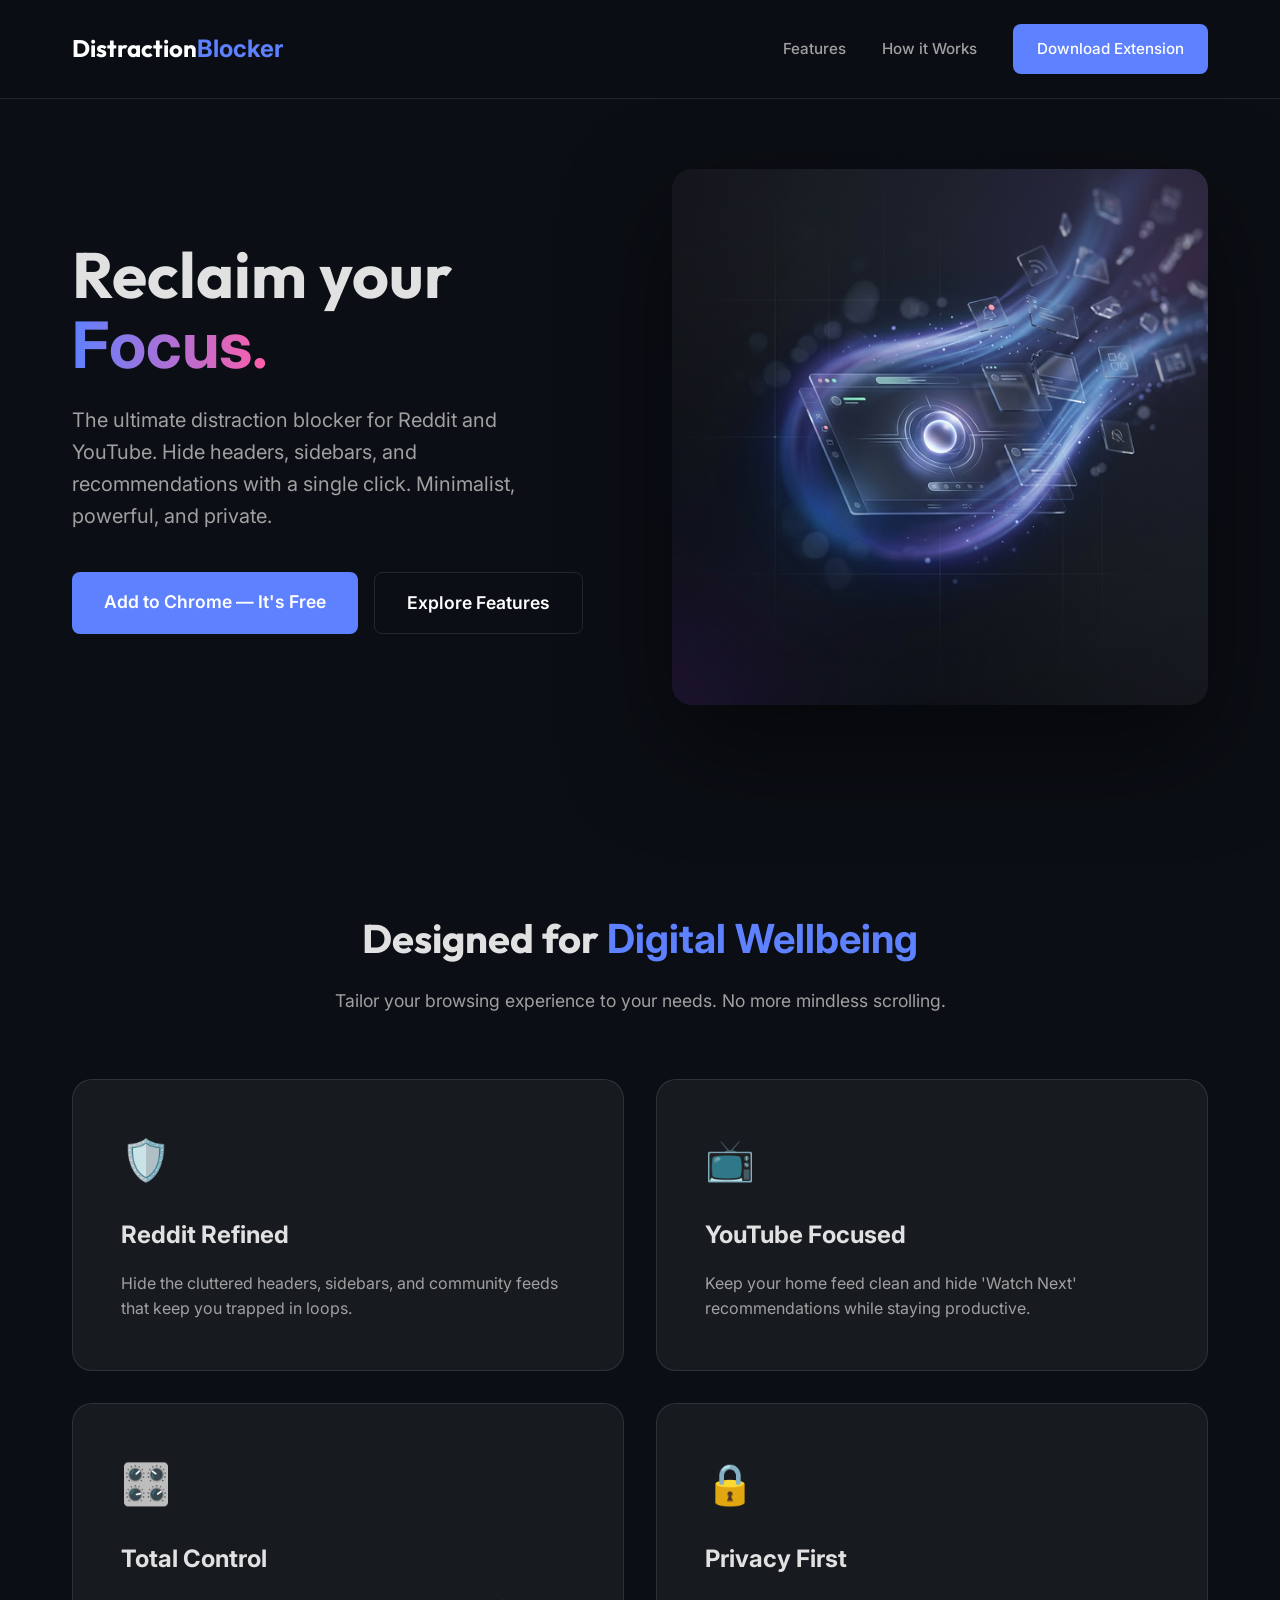
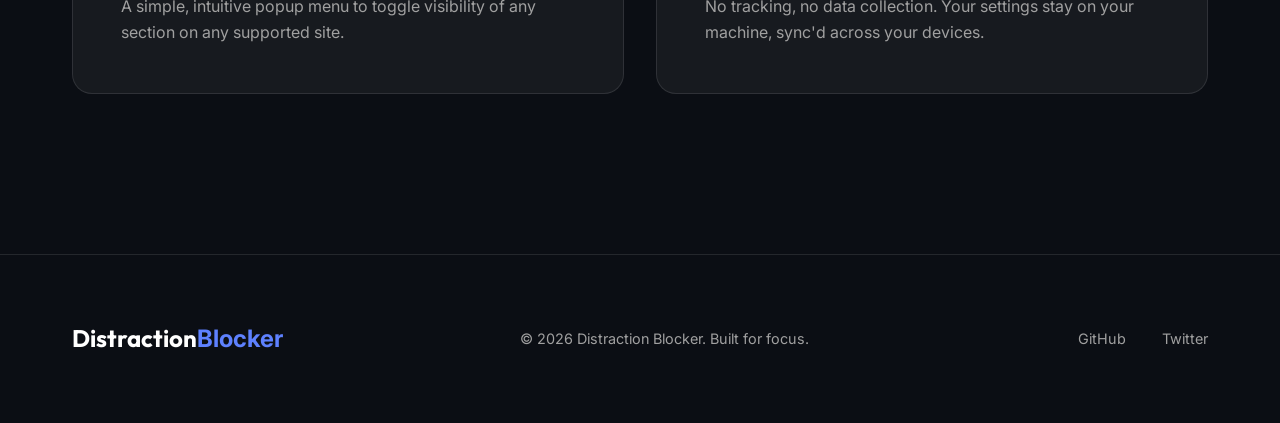
==== docs/index.html @ c56ea699 "update website design" ====
<!DOCTYPE html>
<html lang="en">

<head>
    <meta charset="UTF-8">
    <meta name="viewport" content="width=device-width, initial-scale=1.0">
    <title>Distraction Blocker | Focus on What Matters</title>
    <link rel="stylesheet" href="style.css">
    <link rel="preconnect" href="https://fonts.googleapis.com">
    <link rel="preconnect" href="https://fonts.gstatic.com" crossorigin>
    <link href="https://fonts.googleapis.com/css2?family=Inter:wght@400;600;800&family=Outfit:wght@700&display=swap"
        rel="stylesheet">
</head>

<body>
    <nav>
        <div class="container nav-content">
            <div class="logo">Distraction<span>Blocker</span></div>
            <div class="nav-links">
                <a href="#features">Features</a>
                <a href="#how-it-works">How it Works</a>
                <a href="#" class="btn-primary">Download Extension</a>
            </div>
        </div>
    </nav>

    <header class="hero">
        <div class="container hero-content">
            <div class="hero-text">
                <h1>Reclaim your <span class="gradient-text">Focus.</span></h1>
                <p>The ultimate distraction blocker for Reddit and YouTube. Hide headers, sidebars, and recommendations
                    with a single click. Minimalist, powerful, and private.</p>
                <div class="hero-btns">
                    <a href="#" class="btn-primary lg">Add to Chrome — It's Free</a>
                    <a href="#features" class="btn-secondary lg">Explore Features</a>
                </div>
            </div>
            <div class="hero-image">
                <div class="image-wrapper">
                    <img src="assets/hero.png" alt="Distraction Blocker Hero">
                </div>
            </div>
        </div>
    </header>

    <section id="features" class="features">
        <div class="container">
            <div class="section-title">
                <h2>Designed for <span>Digital Wellbeing</span></h2>
                <p>Tailor your browsing experience to your needs. No more mindless scrolling.</p>
            </div>
            <div class="features-grid">
                <div class="feature-card">
                    <div class="feature-icon">🛡️</div>
                    <h3>Reddit Refined</h3>
                    <p>Hide the cluttered headers, sidebars, and community feeds that keep you trapped in loops.</p>
                </div>
                <div class="feature-card">
                    <div class="feature-icon">📺</div>
                    <h3>YouTube Focused</h3>
                    <p>Keep your home feed clean and hide 'Watch Next' recommendations while staying productive.</p>
                </div>
                <div class="feature-card">
                    <div class="feature-icon">🎛️</div>
                    <h3>Total Control</h3>
                    <p>A simple, intuitive popup menu to toggle visibility of any section on any supported site.</p>
                </div>
                <div class="feature-card">
                    <div class="feature-icon">🔒</div>
                    <h3>Privacy First</h3>
                    <p>No tracking, no data collection. Your settings stay on your machine, sync'd across your devices.
                    </p>
                </div>
            </div>
        </div>
    </section>

    <footer>
        <div class="container">
            <div class="footer-content">
                <div class="logo">Distraction<span>Blocker</span></div>
                <p>&copy; 2026 Distraction Blocker. Built for focus.</p>
                <div class="social-links">
                    <a href="#">GitHub</a>
                    <a href="#">Twitter</a>
                </div>
            </div>
        </div>
    </footer>

    <script src="script.js"></script>
</body>

</html>
---- docs/style.css ----
:root {
    --bg: #0b0e14;
    --text: #e1e1e1;
    --secondary-text: #a0a0a0;
    --accent: #5e81ff;
    --accent-secondary: #ff5eaa;
    --card-bg: rgba(255, 255, 255, 0.05);
    --card-border: rgba(255, 255, 255, 0.1);
    --glass: rgba(11, 14, 20, 0.8);
}

* {
    margin: 0;
    padding: 0;
    box-sizing: border-box;
    font-family: 'Inter', sans-serif;
}

html {
    scroll-behavior: smooth;
}

body {
    background-color: var(--bg);
    color: var(--text);
    line-height: 1.6;
    overflow-x: hidden;
}

.container {
    max-width: 1200px;
    margin: 0 auto;
    padding: 0 2rem;
}

/* Navigation */
nav {
    position: fixed;
    top: 0;
    width: 100%;
    padding: 1.5rem 0;
    background: var(--glass);
    backdrop-filter: blur(10px);
    z-index: 1000;
    border-bottom: 1px solid var(--card-border);
}

.nav-content {
    display: flex;
    justify-content: space-between;
    align-items: center;
}

.logo {
    font-family: 'Outfit', sans-serif;
    font-size: 1.5rem;
    font-weight: 700;
    color: #fff;
}

.logo span {
    color: var(--accent);
}

.nav-links a {
    color: var(--secondary-text);
    text-decoration: none;
    margin-left: 2rem;
    font-size: 0.95rem;
    font-weight: 500;
    transition: color 0.3s;
}

.nav-links a:hover {
    color: #fff;
}

.nav-links .btn-primary {
    margin-left: 2rem;
    /* make sure primary buttons in nav have white text despite nav-links rule */
    color: #fff;
}

/* Buttons */
.btn-primary {
    background: var(--accent);
    color: #fff;
    padding: 0.8rem 1.5rem;
    border-radius: 8px;
    text-decoration: none;
    font-weight: 600;
    transition: transform 0.3s, background 0.3s;
    display: inline-block;
}

.btn-primary:hover {
    transform: translateY(-2px);
    background: #4a6bff;
}

.btn-primary.lg {
    padding: 1rem 2rem;
    font-size: 1.1rem;
}

.btn-secondary {
    background: transparent;
    color: #fff;
    border: 1px solid var(--card-border);
    padding: 0.8rem 1.5rem;
    border-radius: 8px;
    text-decoration: none;
    font-weight: 600;
    transition: background 0.3s;
    display: inline-block;
}

.btn-secondary:hover {
    background: rgba(255, 255, 255, 0.05);
}

.btn-secondary.lg {
    padding: 1rem 2rem;
    font-size: 1.1rem;
}

/* Hero Section */
.hero {
    padding: 10rem 0 6rem;
    min-height: 90vh;
    display: flex;
    align-items: center;
}

.hero-content {
    display: grid;
    grid-template-columns: 1fr 1fr;
    gap: 4rem;
    align-items: center;
}

.hero-text h1 {
    font-family: 'Outfit', sans-serif;
    font-size: 4rem;
    line-height: 1.1;
    margin-bottom: 1.5rem;
}

.gradient-text {
    background: linear-gradient(90deg, var(--accent), var(--accent-secondary));
    -webkit-background-clip: text;
    -webkit-text-fill-color: transparent;
}

.hero-text p {
    color: var(--secondary-text);
    font-size: 1.25rem;
    margin-bottom: 2.5rem;
    max-width: 500px;
}

.hero-btns {
    display: flex;
    gap: 1rem;
}

.hero-image {
    position: relative;
}

.image-wrapper {
    position: relative;
    border-radius: 20px;
    overflow: hidden;
    box-shadow: 0 40px 100px rgba(0, 0, 0, 0.5);
}

.image-wrapper img {
    width: 100%;
    display: block;
    transform: scale(1.02);
    transition: transform 0.5s;
}

.hero-image::after {
    content: '';
    position: absolute;
    top: -20px;
    right: -20px;
    bottom: -20px;
    left: -20px;
    background: radial-gradient(circle, var(--accent) 0%, transparent 70%);
    opacity: 0.15;
    filter: blur(40px);
    z-index: -1;
}

/* Features Section */
.features {
    padding: 6rem 0;
}

.section-title {
    text-align: center;
    margin-bottom: 4rem;
}

.section-title h2 {
    font-family: 'Outfit', sans-serif;
    font-size: 2.5rem;
    margin-bottom: 1rem;
}

.section-title h2 span {
    color: var(--accent);
}

.section-title p {
    color: var(--secondary-text);
    font-size: 1.1rem;
}

.features-grid {
    display: grid;
    grid-template-columns: repeat(2, 1fr);
    gap: 2rem;
}

.feature-card {
    background: var(--card-bg);
    border: 1px solid var(--card-border);
    padding: 3rem;
    border-radius: 20px;
    transition: transform 0.3s, border-color 0.3s;
}

.feature-card:hover {
    transform: translateY(-5px);
    border-color: var(--accent);
}

.feature-icon {
    font-size: 2.5rem;
    margin-bottom: 1.5rem;
}

.feature-card h3 {
    font-size: 1.5rem;
    margin-bottom: 1rem;
}

.feature-card p {
    color: var(--secondary-text);
}

/* Footer */
footer {
    padding: 4rem 0;
    border-top: 1px solid var(--card-border);
    margin-top: 4rem;
}

.footer-content {
    display: flex;
    justify-content: space-between;
    align-items: center;
}

.footer-content p {
    color: var(--secondary-text);
    font-size: 0.9rem;
}

.social-links a {
    color: var(--secondary-text);
    text-decoration: none;
    margin-left: 2rem;
    font-size: 0.9rem;
    transition: color 0.3s;
}

.social-links a:hover {
    color: #fff;
}

/* Mobile Responsive */
@media (max-width: 968px) {
    .hero-content {
        grid-template-columns: 1fr;
        text-align: center;
    }

    .hero-text h1 {
        font-size: 3rem;
    }

    .hero-text p {
        margin: 0 auto 2.5rem;
    }

    .hero-btns {
        justify-content: center;
    }

    .features-grid {
        grid-template-columns: 1fr;
    }
}
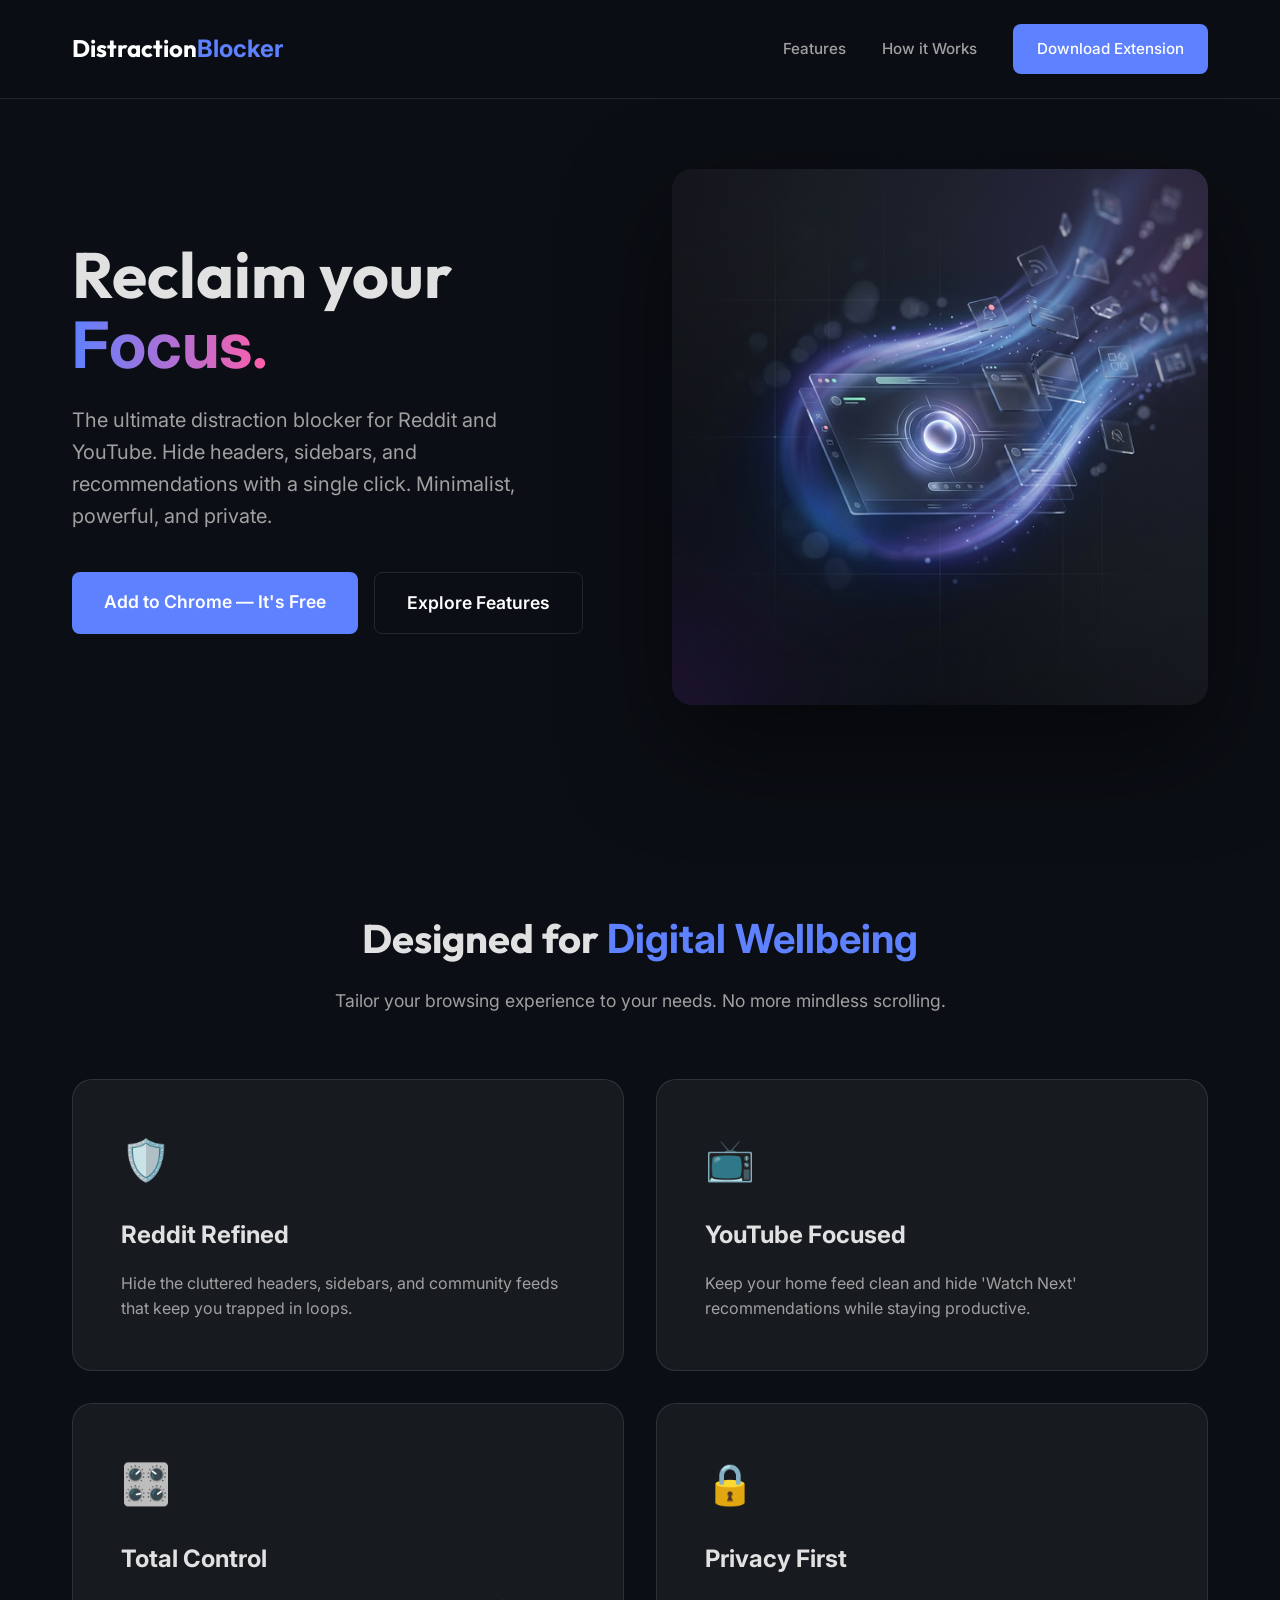
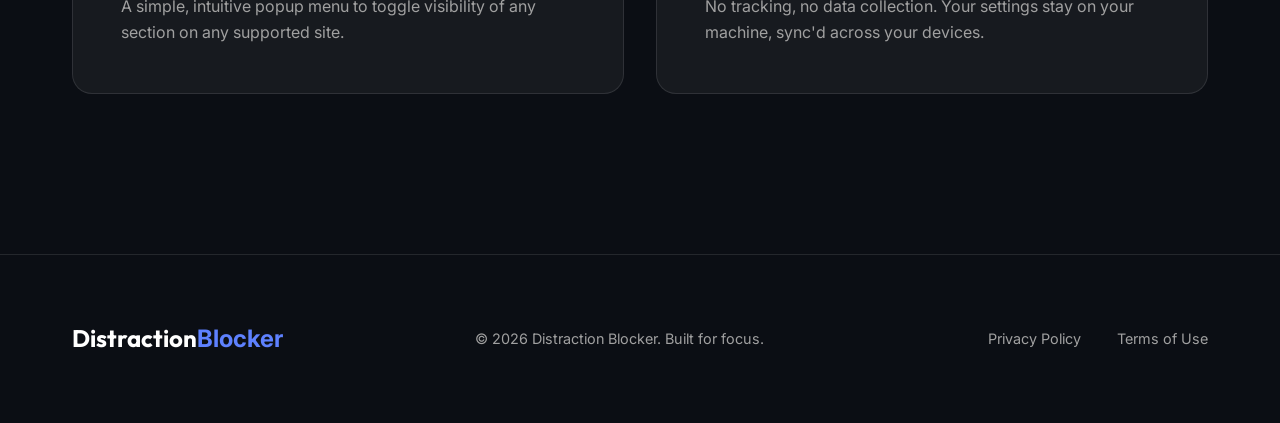
==== commit 9625e941: "add privacy and terms" ====
--- a/docs/index.html
+++ b/docs/index.html
@@ -81,8 +81,8 @@
                 <div class="logo">Distraction<span>Blocker</span></div>
                 <p>&copy; 2026 Distraction Blocker. Built for focus.</p>
                 <div class="social-links">
-                    <a href="#">GitHub</a>
-                    <a href="#">Twitter</a>
+                    <a href="privacy-policy.html">Privacy Policy</a>
+                    <a href="terms.html">Terms of Use</a>
                 </div>
             </div>
         </div>
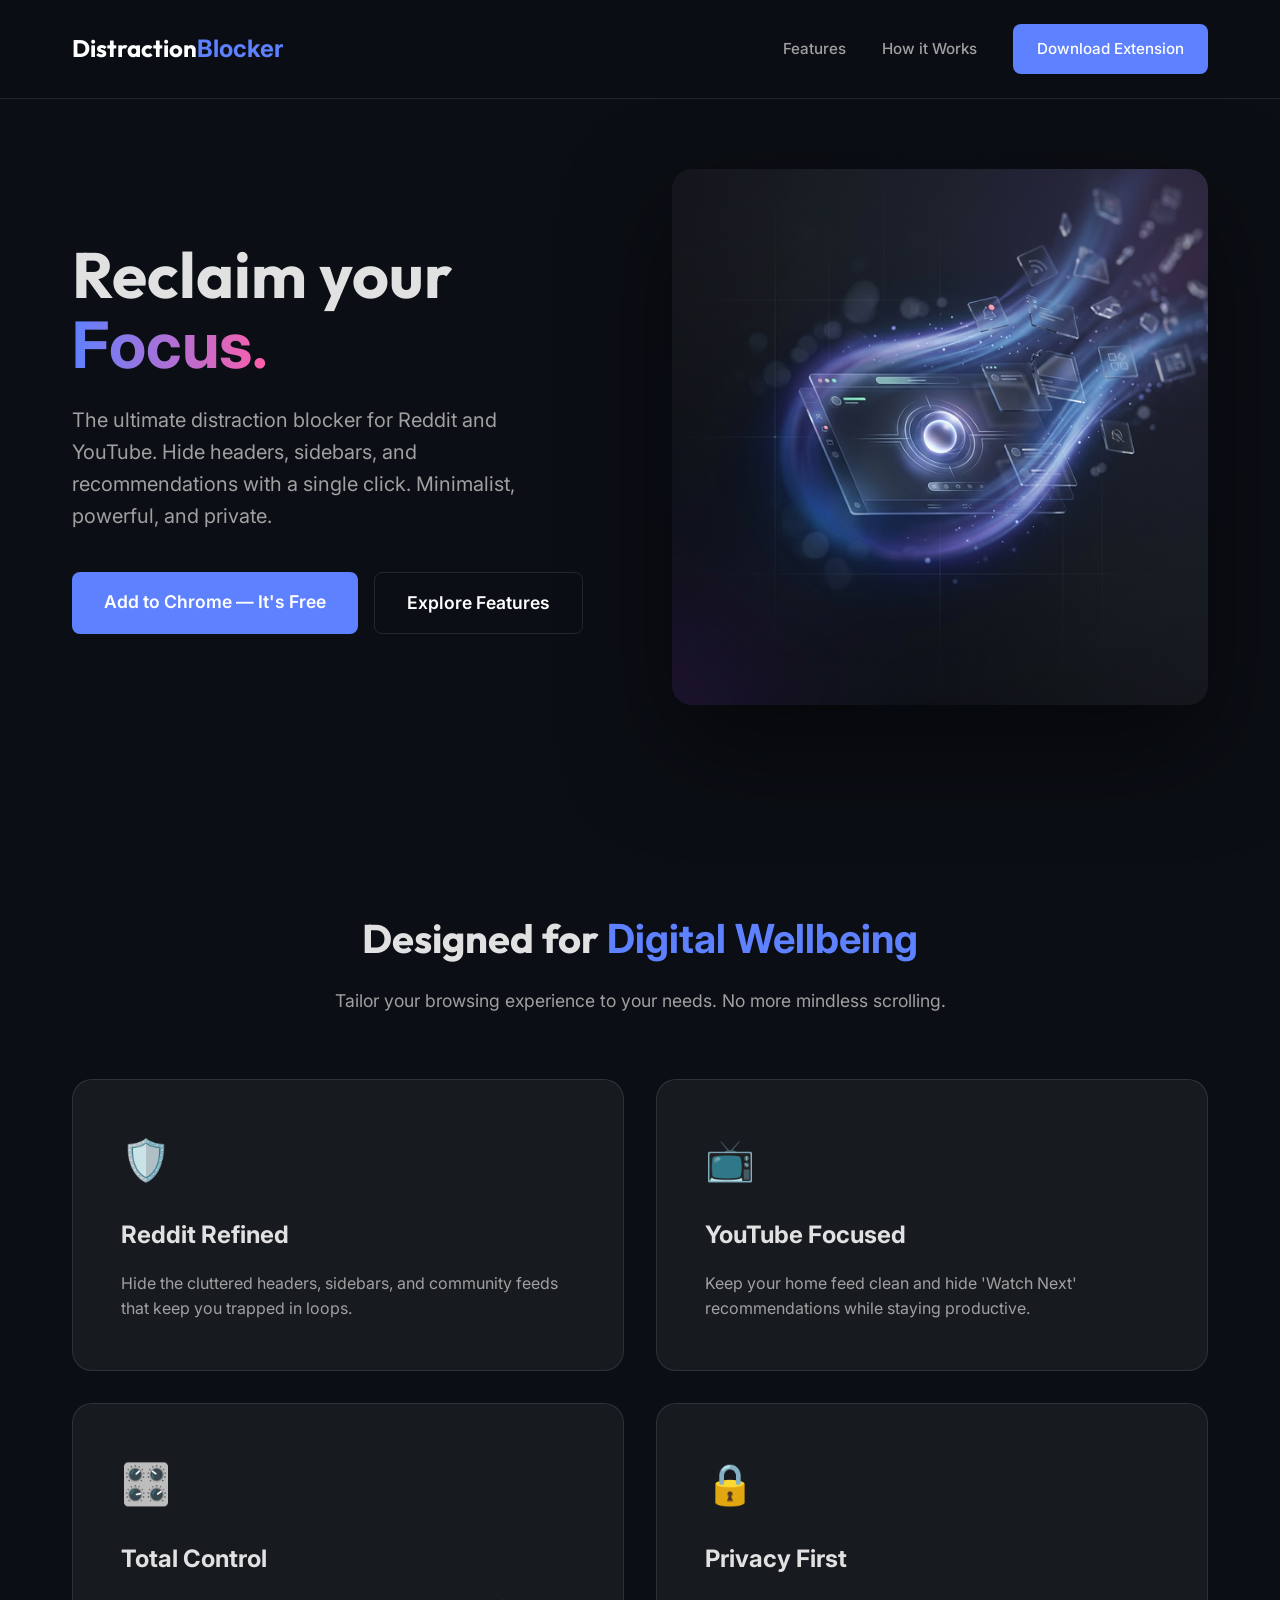
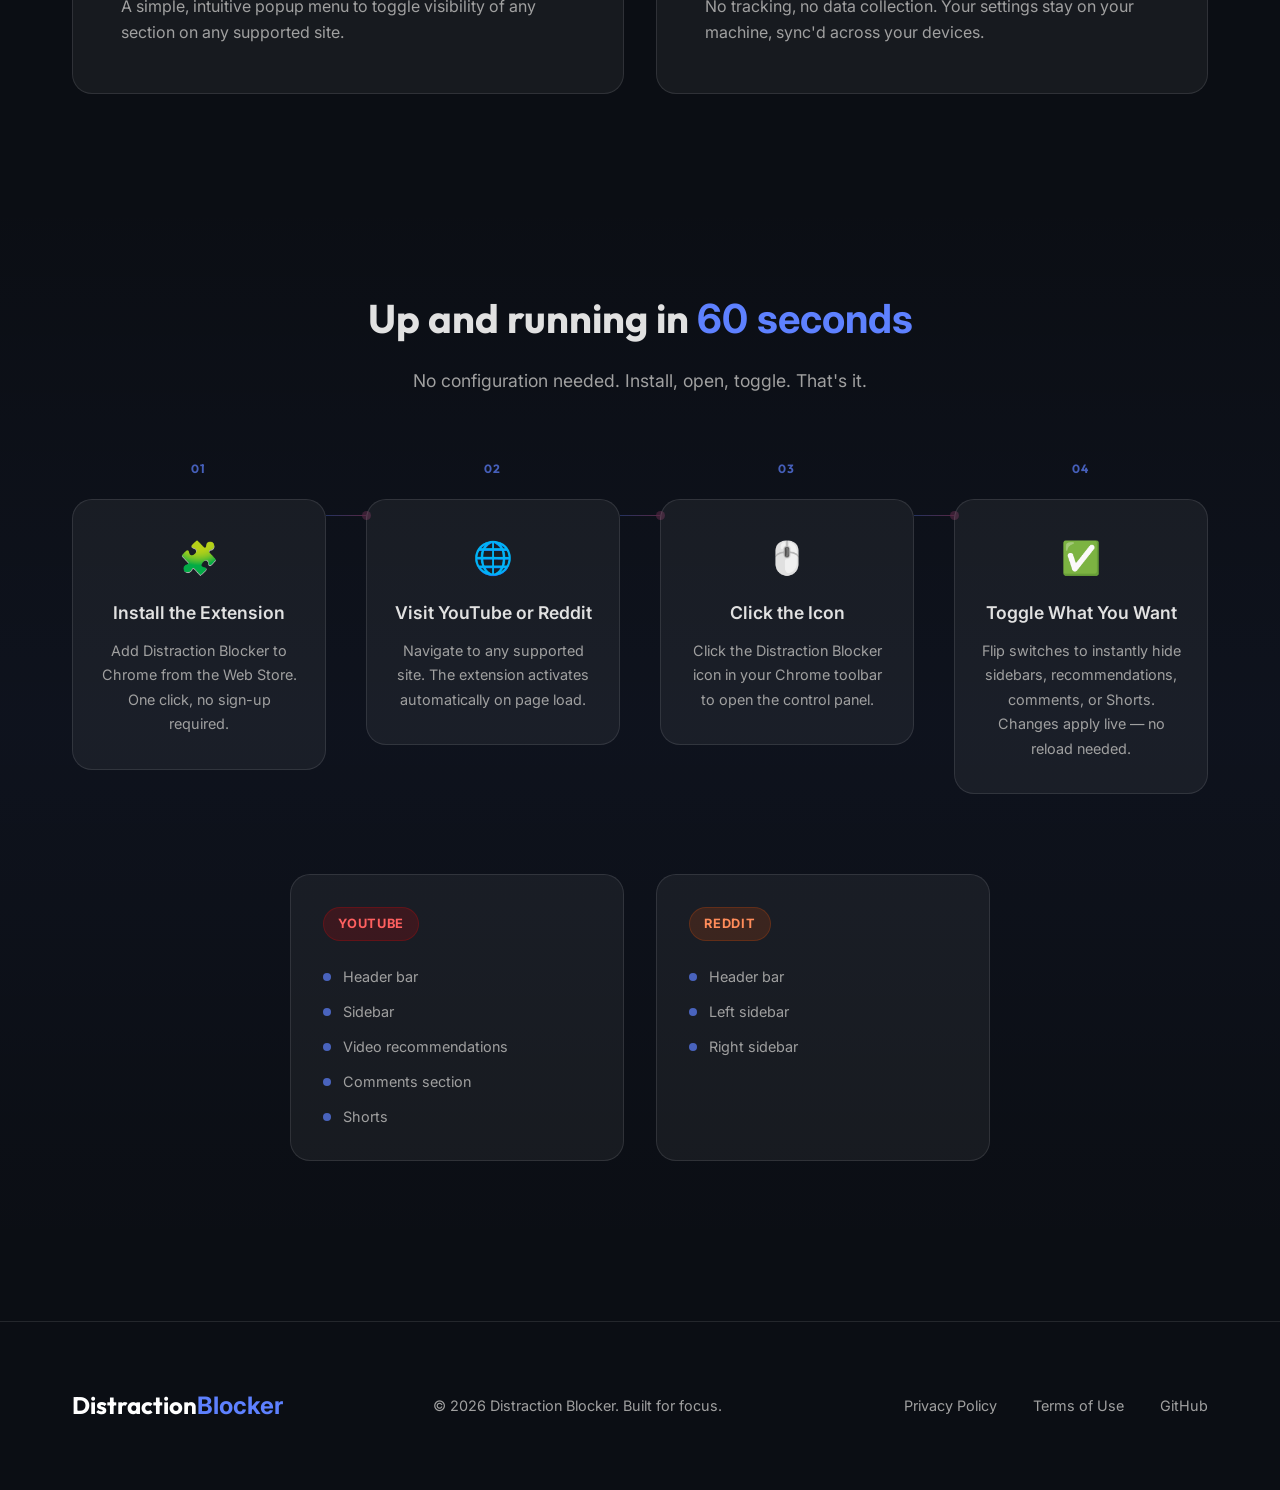
==== commit ca58a6e2: "implement how it work section" ====
--- a/docs/index.html
+++ b/docs/index.html
@@ -75,6 +75,78 @@
         </div>
     </section>
 
+    <section id="how-it-works" class="how-it-works">
+        <div class="container">
+            <div class="section-title">
+                <h2>Up and running in <span>60 seconds</span></h2>
+                <p>No configuration needed. Install, open, toggle. That's it.</p>
+            </div>
+            <div class="steps">
+                <div class="step">
+                    <div class="step-number">01</div>
+                    <div class="step-content">
+                        <div class="step-icon">🧩</div>
+                        <h3>Install the Extension</h3>
+                        <p>Add Distraction Blocker to Chrome from the Web Store. One click, no sign-up required.</p>
+                    </div>
+                </div>
+                <div class="step-connector"></div>
+                <div class="step">
+                    <div class="step-number">02</div>
+                    <div class="step-content">
+                        <div class="step-icon">🌐</div>
+                        <h3>Visit YouTube or Reddit</h3>
+                        <p>Navigate to any supported site. The extension activates automatically on page load.</p>
+                    </div>
+                </div>
+                <div class="step-connector"></div>
+                <div class="step">
+                    <div class="step-number">03</div>
+                    <div class="step-content">
+                        <div class="step-icon">🖱️</div>
+                        <h3>Click the Icon</h3>
+                        <p>Click the Distraction Blocker icon in your Chrome toolbar to open the control panel.</p>
+                    </div>
+                </div>
+                <div class="step-connector"></div>
+                <div class="step">
+                    <div class="step-number">04</div>
+                    <div class="step-content">
+                        <div class="step-icon">✅</div>
+                        <h3>Toggle What You Want</h3>
+                        <p>Flip switches to instantly hide sidebars, recommendations, comments, or Shorts. Changes apply
+                            live — no reload needed.</p>
+                    </div>
+                </div>
+            </div>
+
+            <div class="hiw-platforms">
+                <div class="platform-card">
+                    <div class="platform-header">
+                        <span class="platform-badge youtube">YouTube</span>
+                    </div>
+                    <ul class="toggle-list">
+                        <li><span class="toggle-dot"></span>Header bar</li>
+                        <li><span class="toggle-dot"></span>Sidebar</li>
+                        <li><span class="toggle-dot"></span>Video recommendations</li>
+                        <li><span class="toggle-dot"></span>Comments section</li>
+                        <li><span class="toggle-dot"></span>Shorts</li>
+                    </ul>
+                </div>
+                <div class="platform-card">
+                    <div class="platform-header">
+                        <span class="platform-badge reddit">Reddit</span>
+                    </div>
+                    <ul class="toggle-list">
+                        <li><span class="toggle-dot"></span>Header bar</li>
+                        <li><span class="toggle-dot"></span>Left sidebar</li>
+                        <li><span class="toggle-dot"></span>Right sidebar</li>
+                    </ul>
+                </div>
+            </div>
+        </div>
+    </section>
+
     <footer>
         <div class="container">
             <div class="footer-content">
@@ -83,6 +155,8 @@
                 <div class="social-links">
                     <a href="privacy-policy.html">Privacy Policy</a>
                     <a href="terms.html">Terms of Use</a>
+                    <a href="https://github.com/beingbalveer/distraction-blocker" target="_blank"
+                        rel="noopener">GitHub</a>
                 </div>
             </div>
         </div>
--- a/docs/style.css
+++ b/docs/style.css
@@ -253,6 +253,160 @@
     color: var(--secondary-text);
 }
 
+/* How it Works Section */
+.how-it-works {
+    padding: 6rem 0;
+    background: linear-gradient(180deg, transparent 0%, rgba(94, 129, 255, 0.04) 50%, transparent 100%);
+}
+
+.steps {
+    display: flex;
+    align-items: flex-start;
+    gap: 0;
+    margin-bottom: 5rem;
+}
+
+.step {
+    flex: 1;
+    position: relative;
+    text-align: center;
+}
+
+.step-number {
+    font-family: 'Outfit', sans-serif;
+    font-size: 0.75rem;
+    font-weight: 700;
+    letter-spacing: 0.12em;
+    color: var(--accent);
+    margin-bottom: 1.25rem;
+    opacity: 0.7;
+}
+
+.step-content {
+    background: var(--card-bg);
+    border: 1px solid var(--card-border);
+    border-radius: 20px;
+    padding: 2rem 1.5rem;
+    transition: border-color 0.3s, transform 0.3s;
+    height: 100%;
+}
+
+.step-content:hover {
+    border-color: var(--accent);
+    transform: translateY(-4px);
+}
+
+.step-icon {
+    font-size: 2rem;
+    margin-bottom: 1rem;
+}
+
+.step-content h3 {
+    font-size: 1.1rem;
+    margin-bottom: 0.75rem;
+    font-weight: 600;
+}
+
+.step-content p {
+    color: var(--secondary-text);
+    font-size: 0.9rem;
+    line-height: 1.7;
+}
+
+.step-connector {
+    flex: 0 0 2.5rem;
+    margin-top: 3.5rem;
+    height: 1px;
+    background: linear-gradient(90deg, var(--accent), var(--accent-secondary));
+    opacity: 0.3;
+    align-self: flex-start;
+    position: relative;
+}
+
+.step-connector::after {
+    content: '';
+    position: absolute;
+    right: -5px;
+    top: -4px;
+    width: 9px;
+    height: 9px;
+    border-radius: 50%;
+    background: var(--accent-secondary);
+    opacity: 0.6;
+}
+
+/* Platform toggle cards */
+.hiw-platforms {
+    display: grid;
+    grid-template-columns: 1fr 1fr;
+    gap: 2rem;
+    max-width: 700px;
+    margin: 0 auto;
+}
+
+.platform-card {
+    background: var(--card-bg);
+    border: 1px solid var(--card-border);
+    border-radius: 20px;
+    padding: 2rem;
+    transition: border-color 0.3s;
+}
+
+.platform-card:hover {
+    border-color: var(--accent);
+}
+
+.platform-header {
+    margin-bottom: 1.5rem;
+}
+
+.platform-badge {
+    display: inline-block;
+    padding: 0.35rem 0.9rem;
+    border-radius: 999px;
+    font-size: 0.8rem;
+    font-weight: 700;
+    letter-spacing: 0.05em;
+    text-transform: uppercase;
+}
+
+.platform-badge.youtube {
+    background: rgba(255, 0, 0, 0.15);
+    color: #ff6060;
+    border: 1px solid rgba(255, 0, 0, 0.2);
+}
+
+.platform-badge.reddit {
+    background: rgba(255, 86, 0, 0.15);
+    color: #ff8c5a;
+    border: 1px solid rgba(255, 86, 0, 0.2);
+}
+
+.toggle-list {
+    list-style: none;
+    padding: 0;
+    display: flex;
+    flex-direction: column;
+    gap: 0.75rem;
+}
+
+.toggle-list li {
+    display: flex;
+    align-items: center;
+    gap: 0.75rem;
+    color: var(--secondary-text);
+    font-size: 0.9rem;
+}
+
+.toggle-dot {
+    width: 8px;
+    height: 8px;
+    border-radius: 50%;
+    background: var(--accent);
+    flex-shrink: 0;
+    opacity: 0.7;
+}
+
 /* Footer */
 footer {
     padding: 4rem 0;
@@ -305,4 +459,17 @@
     .features-grid {
         grid-template-columns: 1fr;
     }
+
+    .steps {
+        flex-direction: column;
+        gap: 1.5rem;
+    }
+
+    .step-connector {
+        display: none;
+    }
+
+    .hiw-platforms {
+        grid-template-columns: 1fr;
+    }
 }
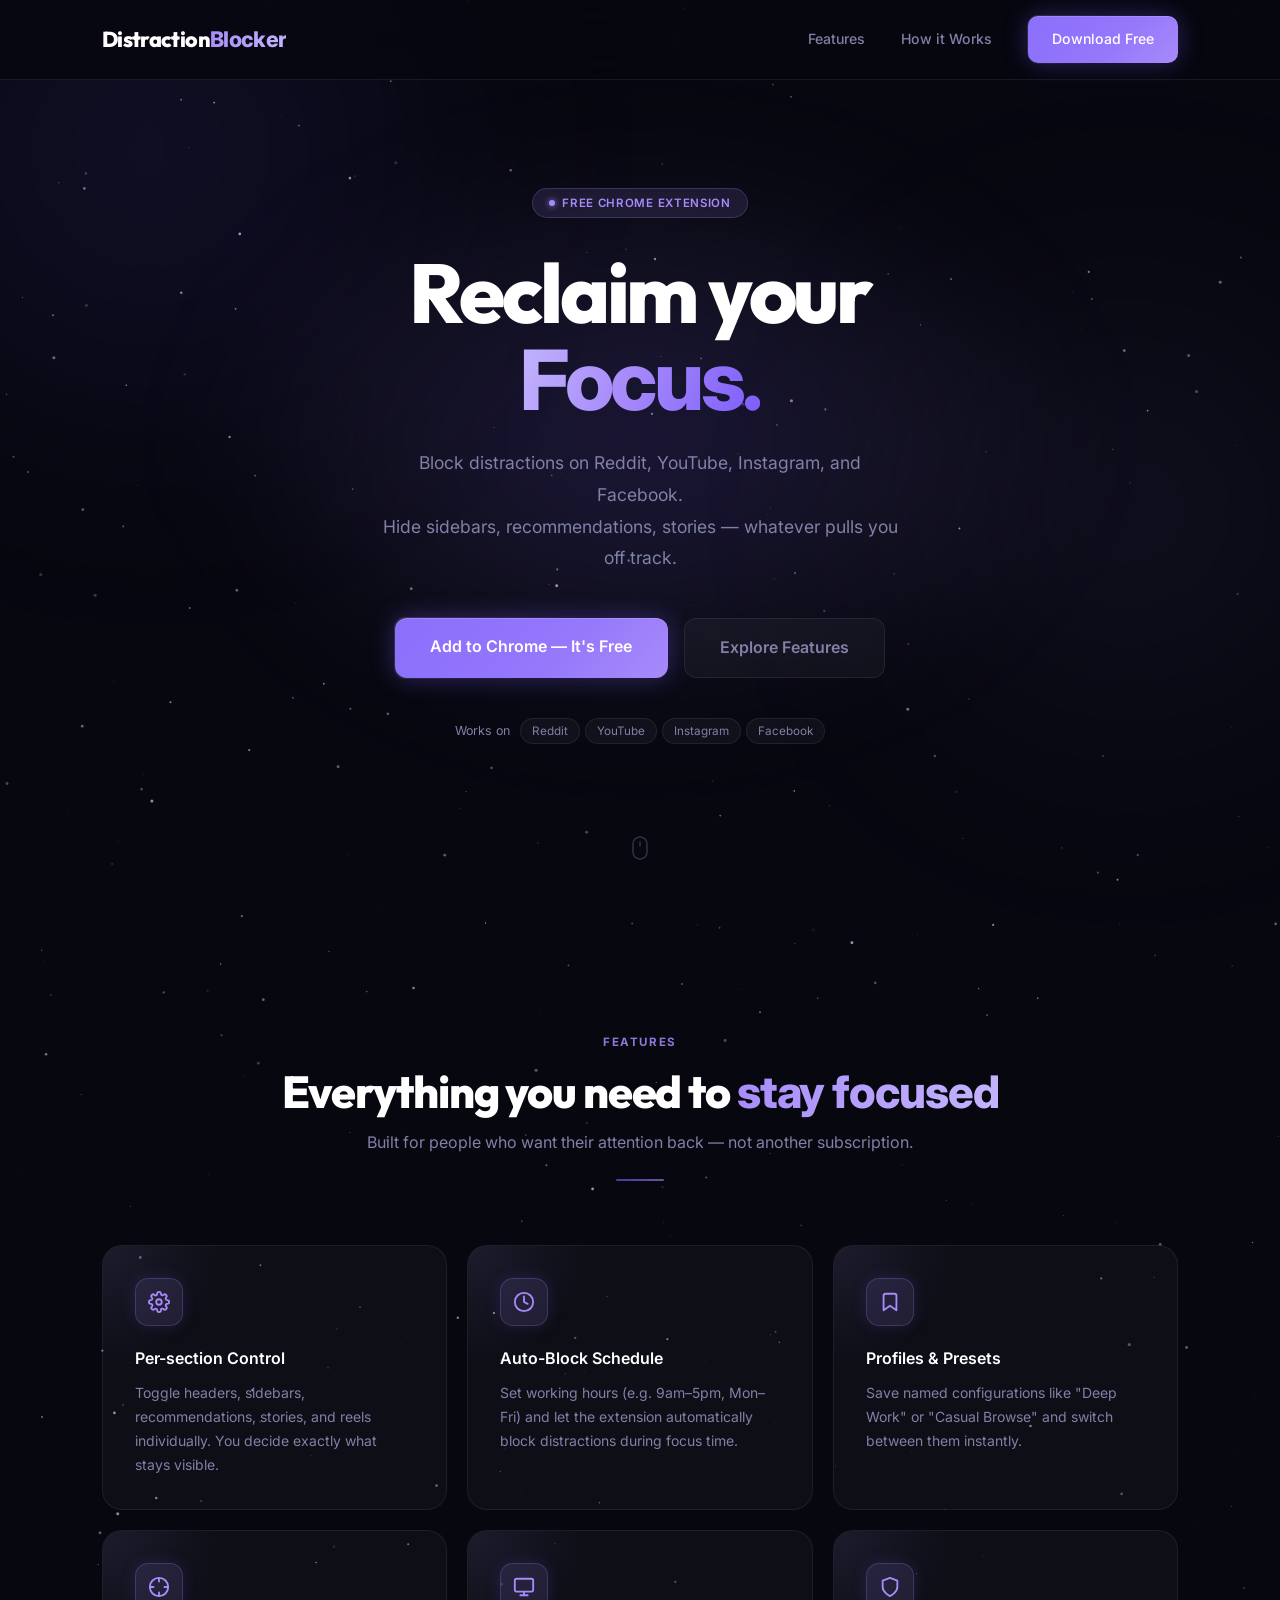
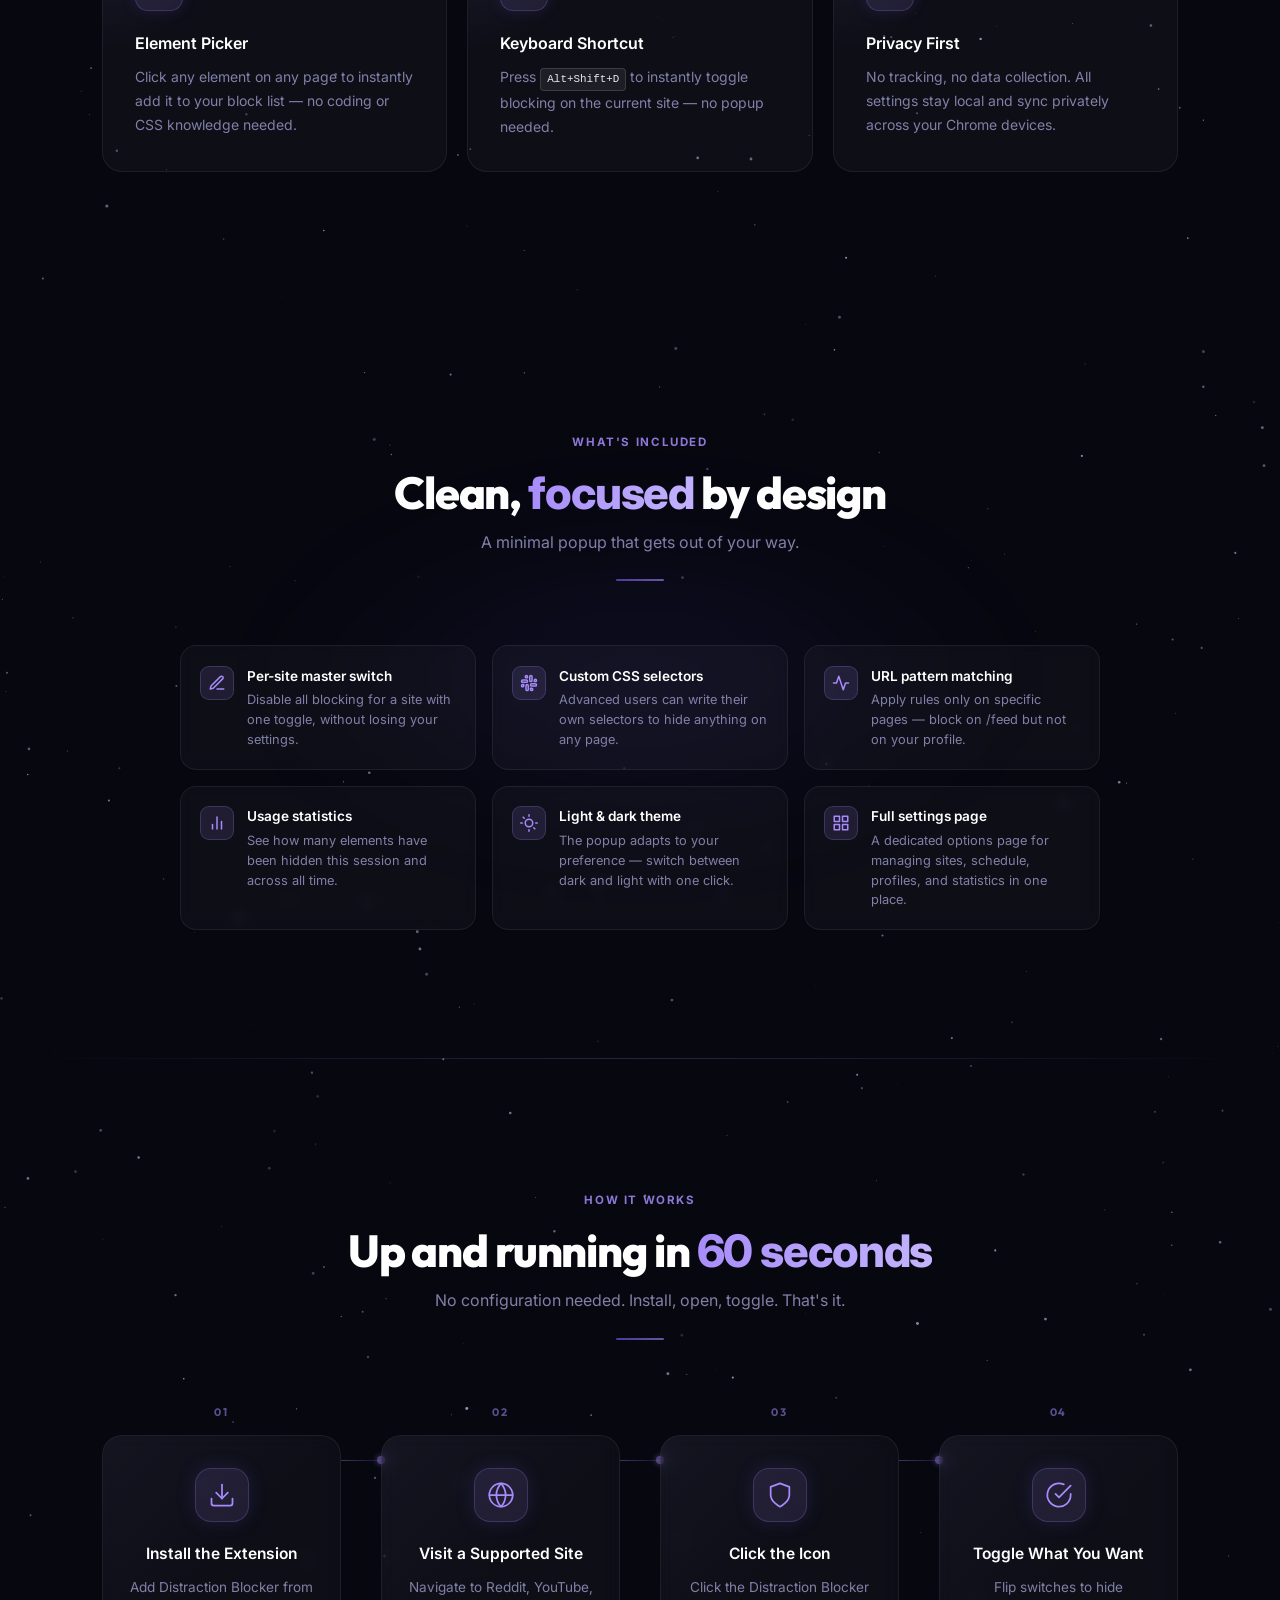
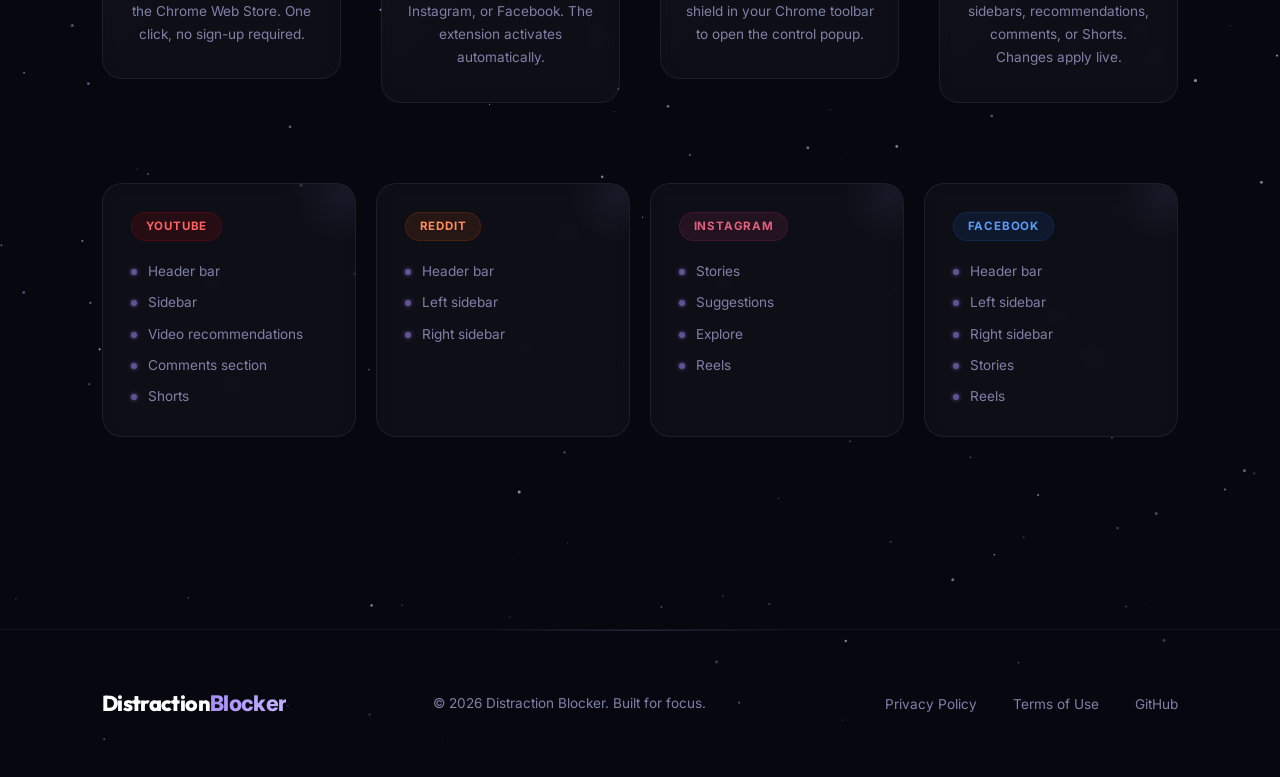
==== commit 0a6171ff: "update website design" ====
--- a/docs/index.html
+++ b/docs/index.html
@@ -8,76 +8,193 @@
     <link rel="stylesheet" href="style.css">
     <link rel="preconnect" href="https://fonts.googleapis.com">
     <link rel="preconnect" href="https://fonts.gstatic.com" crossorigin>
-    <link href="https://fonts.googleapis.com/css2?family=Inter:wght@400;600;800&family=Outfit:wght@700&display=swap"
-        rel="stylesheet">
+    <link href="https://fonts.googleapis.com/css2?family=Inter:wght@400;500;600&family=Outfit:wght@700;800&display=swap" rel="stylesheet">
 </head>
 
 <body>
+    <!-- Star canvas -->
+    <canvas id="stars"></canvas>
+
+    <!-- Navigation -->
     <nav>
         <div class="container nav-content">
             <div class="logo">Distraction<span>Blocker</span></div>
             <div class="nav-links">
                 <a href="#features">Features</a>
                 <a href="#how-it-works">How it Works</a>
-                <a href="#" class="btn-primary">Download Extension</a>
+                <a href="https://chromewebstore.google.com/detail/distraction-blocker/cioknjjojaeceniifphdgomgmkhmpkej" class="btn-primary">Download Free</a>
             </div>
         </div>
     </nav>
 
+    <!-- Hero -->
     <header class="hero">
-        <div class="container hero-content">
-            <div class="hero-text">
-                <h1>Reclaim your <span class="gradient-text">Focus.</span></h1>
-                <p>The ultimate distraction blocker for Reddit and YouTube. Hide headers, sidebars, and recommendations
-                    with a single click. Minimalist, powerful, and private.</p>
-                <div class="hero-btns">
-                    <a href="#" class="btn-primary lg">Add to Chrome — It's Free</a>
+        <!-- radial aurora behind the text -->
+        <div class="hero-aurora"></div>
+
+        <div class="container">
+            <div class="hero-inner">
+                <div class="hero-badge" data-scroll="fade-up">
+                    <span class="badge-dot"></span>
+                    Free Chrome Extension
+                </div>
+                <h1 data-scroll="fade-up" data-delay="0.08">
+                    Reclaim your<br>
+                    <span class="gradient-text">Focus.</span>
+                </h1>
+                <p data-scroll="fade-up" data-delay="0.18">
+                    Block distractions on Reddit, YouTube, Instagram, and Facebook.<br>
+                    Hide sidebars, recommendations, stories — whatever pulls you off track.
+                </p>
+                <div class="hero-btns" data-scroll="fade-up" data-delay="0.28">
+                    <a href="https://chromewebstore.google.com/detail/distraction-blocker/cioknjjojaeceniifphdgomgmkhmpkej" class="btn-primary lg">Add to Chrome — It's Free</a>
                     <a href="#features" class="btn-secondary lg">Explore Features</a>
                 </div>
-            </div>
-            <div class="hero-image">
-                <div class="image-wrapper">
-                    <img src="assets/hero.png" alt="Distraction Blocker Hero">
-                </div>
-            </div>
+                <div class="hero-sites" data-scroll="fade-up" data-delay="0.36">
+                    <span>Works on</span>
+                    <div class="site-pills">
+                        <span class="pill">Reddit</span>
+                        <span class="pill">YouTube</span>
+                        <span class="pill">Instagram</span>
+                        <span class="pill">Facebook</span>
+                    </div>
+                </div>
+            </div>
+        </div>
+
+        <!-- scroll indicator -->
+        <div class="scroll-hint">
+            <svg width="16" height="24" viewBox="0 0 16 24" fill="none" stroke="currentColor" stroke-width="1.5" stroke-linecap="round"><rect x="1" y="1" width="14" height="22" rx="7"/><line x1="8" y1="6" x2="8" y2="10"/></svg>
         </div>
     </header>
 
+    <!-- Features -->
     <section id="features" class="features">
         <div class="container">
             <div class="section-title">
-                <h2>Designed for <span>Digital Wellbeing</span></h2>
-                <p>Tailor your browsing experience to your needs. No more mindless scrolling.</p>
+                <span class="section-eyebrow">Features</span>
+                <h2>Everything you need to <span>stay focused</span></h2>
+                <p>Built for people who want their attention back — not another subscription.</p>
             </div>
             <div class="features-grid">
                 <div class="feature-card">
-                    <div class="feature-icon">🛡️</div>
-                    <h3>Reddit Refined</h3>
-                    <p>Hide the cluttered headers, sidebars, and community feeds that keep you trapped in loops.</p>
-                </div>
-                <div class="feature-card">
-                    <div class="feature-icon">📺</div>
-                    <h3>YouTube Focused</h3>
-                    <p>Keep your home feed clean and hide 'Watch Next' recommendations while staying productive.</p>
-                </div>
-                <div class="feature-card">
-                    <div class="feature-icon">🎛️</div>
-                    <h3>Total Control</h3>
-                    <p>A simple, intuitive popup menu to toggle visibility of any section on any supported site.</p>
-                </div>
-                <div class="feature-card">
-                    <div class="feature-icon">🔒</div>
+                    <div class="feature-icon">
+                        <svg width="22" height="22" viewBox="0 0 24 24" fill="none" stroke="currentColor" stroke-width="2" stroke-linecap="round" stroke-linejoin="round"><circle cx="12" cy="12" r="3"/><path d="M19.4 15a1.65 1.65 0 0 0 .33 1.82l.06.06a2 2 0 0 1-2.83 2.83l-.06-.06a1.65 1.65 0 0 0-1.82-.33 1.65 1.65 0 0 0-1 1.51V21a2 2 0 0 1-4 0v-.09A1.65 1.65 0 0 0 9 19.4a1.65 1.65 0 0 0-1.82.33l-.06.06a2 2 0 0 1-2.83-2.83l.06-.06A1.65 1.65 0 0 0 4.68 15a1.65 1.65 0 0 0-1.51-1H3a2 2 0 0 1 0-4h.09A1.65 1.65 0 0 0 4.6 9a1.65 1.65 0 0 0-.33-1.82l-.06-.06a2 2 0 0 1 2.83-2.83l.06.06A1.65 1.65 0 0 0 9 4.68a1.65 1.65 0 0 0 1-1.51V3a2 2 0 0 1 4 0v.09a1.65 1.65 0 0 0 1 1.51 1.65 1.65 0 0 0 1.82-.33l.06-.06a2 2 0 0 1 2.83 2.83l-.06.06A1.65 1.65 0 0 0 19.4 9a1.65 1.65 0 0 0 1.51 1H21a2 2 0 0 1 0 4h-.09a1.65 1.65 0 0 0-1.51 1z"/></svg>
+                    </div>
+                    <h3>Per-section Control</h3>
+                    <p>Toggle headers, sidebars, recommendations, stories, and reels individually. You decide exactly what stays visible.</p>
+                </div>
+                <div class="feature-card">
+                    <div class="feature-icon">
+                        <svg width="22" height="22" viewBox="0 0 24 24" fill="none" stroke="currentColor" stroke-width="2" stroke-linecap="round" stroke-linejoin="round"><circle cx="12" cy="12" r="10"/><polyline points="12 6 12 12 16 14"/></svg>
+                    </div>
+                    <h3>Auto-Block Schedule</h3>
+                    <p>Set working hours (e.g. 9am–5pm, Mon–Fri) and let the extension automatically block distractions during focus time.</p>
+                </div>
+                <div class="feature-card">
+                    <div class="feature-icon">
+                        <svg width="22" height="22" viewBox="0 0 24 24" fill="none" stroke="currentColor" stroke-width="2" stroke-linecap="round" stroke-linejoin="round"><path d="M19 21l-7-5-7 5V5a2 2 0 0 1 2-2h10a2 2 0 0 1 2 2z"/></svg>
+                    </div>
+                    <h3>Profiles &amp; Presets</h3>
+                    <p>Save named configurations like "Deep Work" or "Casual Browse" and switch between them instantly.</p>
+                </div>
+                <div class="feature-card">
+                    <div class="feature-icon">
+                        <svg width="22" height="22" viewBox="0 0 24 24" fill="none" stroke="currentColor" stroke-width="2" stroke-linecap="round" stroke-linejoin="round"><circle cx="12" cy="12" r="10"/><line x1="22" y1="12" x2="18" y2="12"/><line x1="6" y1="12" x2="2" y2="12"/><line x1="12" y1="6" x2="12" y2="2"/><line x1="12" y1="22" x2="12" y2="18"/></svg>
+                    </div>
+                    <h3>Element Picker</h3>
+                    <p>Click any element on any page to instantly add it to your block list — no coding or CSS knowledge needed.</p>
+                </div>
+                <div class="feature-card">
+                    <div class="feature-icon">
+                        <svg width="22" height="22" viewBox="0 0 24 24" fill="none" stroke="currentColor" stroke-width="2" stroke-linecap="round" stroke-linejoin="round"><rect x="2" y="3" width="20" height="14" rx="2"/><path d="M8 21h8M12 17v4"/></svg>
+                    </div>
+                    <h3>Keyboard Shortcut</h3>
+                    <p>Press <kbd>Alt+Shift+D</kbd> to instantly toggle blocking on the current site — no popup needed.</p>
+                </div>
+                <div class="feature-card">
+                    <div class="feature-icon">
+                        <svg width="22" height="22" viewBox="0 0 24 24" fill="none" stroke="currentColor" stroke-width="2" stroke-linecap="round" stroke-linejoin="round"><path d="M12 22s8-4 8-10V5l-8-3-8 3v7c0 6 8 10 8 10z"/></svg>
+                    </div>
                     <h3>Privacy First</h3>
-                    <p>No tracking, no data collection. Your settings stay on your machine, sync'd across your devices.
-                    </p>
+                    <p>No tracking, no data collection. All settings stay local and sync privately across your Chrome devices.</p>
                 </div>
             </div>
         </div>
     </section>
 
+    <!-- Preview / Screenshots -->
+    <section id="preview" class="preview">
+        <div class="container">
+            <div class="section-title">
+                <span class="section-eyebrow">What's included</span>
+                <h2>Clean, <span>focused</span> by design</h2>
+                <p>A minimal popup that gets out of your way.</p>
+            </div>
+            <div class="preview-grid">
+                <div class="preview-feature">
+                    <div class="preview-icon">
+                        <svg width="18" height="18" viewBox="0 0 24 24" fill="none" stroke="currentColor" stroke-width="2" stroke-linecap="round" stroke-linejoin="round"><path d="M12 20h9"/><path d="M16.5 3.5a2.121 2.121 0 0 1 3 3L7 19l-4 1 1-4L16.5 3.5z"/></svg>
+                    </div>
+                    <div>
+                        <h4>Per-site master switch</h4>
+                        <p>Disable all blocking for a site with one toggle, without losing your settings.</p>
+                    </div>
+                </div>
+                <div class="preview-feature">
+                    <div class="preview-icon">
+                        <svg width="18" height="18" viewBox="0 0 24 24" fill="none" stroke="currentColor" stroke-width="2" stroke-linecap="round" stroke-linejoin="round"><path d="M14.5 10c-.83 0-1.5-.67-1.5-1.5v-5c0-.83.67-1.5 1.5-1.5s1.5.67 1.5 1.5v5c0 .83-.67 1.5-1.5 1.5z"/><path d="M20.5 10H19V8.5c0-.83.67-1.5 1.5-1.5s1.5.67 1.5 1.5-.67 1.5-1.5 1.5z"/><path d="M9.5 14c.83 0 1.5.67 1.5 1.5v5c0 .83-.67 1.5-1.5 1.5S8 21.33 8 20.5v-5c0-.83.67-1.5 1.5-1.5z"/><path d="M3.5 14H5v1.5c0 .83-.67 1.5-1.5 1.5S2 16.33 2 15.5 2.67 14 3.5 14z"/><path d="M14 14.5c0-.83.67-1.5 1.5-1.5h5c.83 0 1.5.67 1.5 1.5s-.67 1.5-1.5 1.5h-5c-.83 0-1.5-.67-1.5-1.5z"/><path d="M15.5 19H14v1.5c0 .83.67 1.5 1.5 1.5s1.5-.67 1.5-1.5-.67-1.5-1.5-1.5z"/><path d="M10 9.5C10 8.67 9.33 8 8.5 8h-5C2.67 8 2 8.67 2 9.5S2.67 11 3.5 11h5c.83 0 1.5-.67 1.5-1.5z"/><path d="M8.5 5H10V3.5C10 2.67 9.33 2 8.5 2S7 2.67 7 3.5 7.67 5 8.5 5z"/></svg>
+                    </div>
+                    <div>
+                        <h4>Custom CSS selectors</h4>
+                        <p>Advanced users can write their own selectors to hide anything on any page.</p>
+                    </div>
+                </div>
+                <div class="preview-feature">
+                    <div class="preview-icon">
+                        <svg width="18" height="18" viewBox="0 0 24 24" fill="none" stroke="currentColor" stroke-width="2" stroke-linecap="round" stroke-linejoin="round"><polyline points="22 12 18 12 15 21 9 3 6 12 2 12"/></svg>
+                    </div>
+                    <div>
+                        <h4>URL pattern matching</h4>
+                        <p>Apply rules only on specific pages — block on /feed but not on your profile.</p>
+                    </div>
+                </div>
+                <div class="preview-feature">
+                    <div class="preview-icon">
+                        <svg width="18" height="18" viewBox="0 0 24 24" fill="none" stroke="currentColor" stroke-width="2" stroke-linecap="round" stroke-linejoin="round"><line x1="18" y1="20" x2="18" y2="10"/><line x1="12" y1="20" x2="12" y2="4"/><line x1="6" y1="20" x2="6" y2="14"/></svg>
+                    </div>
+                    <div>
+                        <h4>Usage statistics</h4>
+                        <p>See how many elements have been hidden this session and across all time.</p>
+                    </div>
+                </div>
+                <div class="preview-feature">
+                    <div class="preview-icon">
+                        <svg width="18" height="18" viewBox="0 0 24 24" fill="none" stroke="currentColor" stroke-width="2" stroke-linecap="round" stroke-linejoin="round"><circle cx="12" cy="12" r="5"/><line x1="12" y1="1" x2="12" y2="3"/><line x1="12" y1="21" x2="12" y2="23"/><line x1="4.22" y1="4.22" x2="5.64" y2="5.64"/><line x1="18.36" y1="18.36" x2="19.78" y2="19.78"/><line x1="1" y1="12" x2="3" y2="12"/><line x1="21" y1="12" x2="23" y2="12"/></svg>
+                    </div>
+                    <div>
+                        <h4>Light &amp; dark theme</h4>
+                        <p>The popup adapts to your preference — switch between dark and light with one click.</p>
+                    </div>
+                </div>
+                <div class="preview-feature">
+                    <div class="preview-icon">
+                        <svg width="18" height="18" viewBox="0 0 24 24" fill="none" stroke="currentColor" stroke-width="2" stroke-linecap="round" stroke-linejoin="round"><rect x="3" y="3" width="7" height="7"/><rect x="14" y="3" width="7" height="7"/><rect x="14" y="14" width="7" height="7"/><rect x="3" y="14" width="7" height="7"/></svg>
+                    </div>
+                    <div>
+                        <h4>Full settings page</h4>
+                        <p>A dedicated options page for managing sites, schedule, profiles, and statistics in one place.</p>
+                    </div>
+                </div>
+            </div>
+        </div>
+    </section>
+
+    <!-- How it Works -->
     <section id="how-it-works" class="how-it-works">
         <div class="container">
             <div class="section-title">
+                <span class="section-eyebrow">How it works</span>
                 <h2>Up and running in <span>60 seconds</span></h2>
                 <p>No configuration needed. Install, open, toggle. That's it.</p>
             </div>
@@ -85,37 +202,44 @@
                 <div class="step">
                     <div class="step-number">01</div>
                     <div class="step-content">
-                        <div class="step-icon">🧩</div>
+                        <div class="step-icon">
+                            <svg width="28" height="28" viewBox="0 0 24 24" fill="none" stroke="currentColor" stroke-width="1.5" stroke-linecap="round" stroke-linejoin="round"><path d="M21 15v4a2 2 0 0 1-2 2H5a2 2 0 0 1-2-2v-4"/><polyline points="7 10 12 15 17 10"/><line x1="12" y1="15" x2="12" y2="3"/></svg>
+                        </div>
                         <h3>Install the Extension</h3>
-                        <p>Add Distraction Blocker to Chrome from the Web Store. One click, no sign-up required.</p>
+                        <p>Add Distraction Blocker from the Chrome Web Store. One click, no sign-up required.</p>
                     </div>
                 </div>
                 <div class="step-connector"></div>
                 <div class="step">
                     <div class="step-number">02</div>
                     <div class="step-content">
-                        <div class="step-icon">🌐</div>
-                        <h3>Visit YouTube or Reddit</h3>
-                        <p>Navigate to any supported site. The extension activates automatically on page load.</p>
+                        <div class="step-icon">
+                            <svg width="28" height="28" viewBox="0 0 24 24" fill="none" stroke="currentColor" stroke-width="1.5" stroke-linecap="round" stroke-linejoin="round"><circle cx="12" cy="12" r="10"/><line x1="2" y1="12" x2="22" y2="12"/><path d="M12 2a15.3 15.3 0 0 1 4 10 15.3 15.3 0 0 1-4 10 15.3 15.3 0 0 1-4-10 15.3 15.3 0 0 1 4-10z"/></svg>
+                        </div>
+                        <h3>Visit a Supported Site</h3>
+                        <p>Navigate to Reddit, YouTube, Instagram, or Facebook. The extension activates automatically.</p>
                     </div>
                 </div>
                 <div class="step-connector"></div>
                 <div class="step">
                     <div class="step-number">03</div>
                     <div class="step-content">
-                        <div class="step-icon">🖱️</div>
+                        <div class="step-icon">
+                            <svg width="28" height="28" viewBox="0 0 24 24" fill="none" stroke="currentColor" stroke-width="1.5" stroke-linecap="round" stroke-linejoin="round"><path d="M12 22s8-4 8-10V5l-8-3-8 3v7c0 6 8 10 8 10z"/></svg>
+                        </div>
                         <h3>Click the Icon</h3>
-                        <p>Click the Distraction Blocker icon in your Chrome toolbar to open the control panel.</p>
+                        <p>Click the Distraction Blocker shield in your Chrome toolbar to open the control popup.</p>
                     </div>
                 </div>
                 <div class="step-connector"></div>
                 <div class="step">
                     <div class="step-number">04</div>
                     <div class="step-content">
-                        <div class="step-icon">✅</div>
+                        <div class="step-icon">
+                            <svg width="28" height="28" viewBox="0 0 24 24" fill="none" stroke="currentColor" stroke-width="1.5" stroke-linecap="round" stroke-linejoin="round"><path d="M22 11.08V12a10 10 0 1 1-5.93-9.14"/><polyline points="22 4 12 14.01 9 11.01"/></svg>
+                        </div>
                         <h3>Toggle What You Want</h3>
-                        <p>Flip switches to instantly hide sidebars, recommendations, comments, or Shorts. Changes apply
-                            live — no reload needed.</p>
+                        <p>Flip switches to hide sidebars, recommendations, comments, or Shorts. Changes apply live.</p>
                     </div>
                 </div>
             </div>
@@ -143,10 +267,34 @@
                         <li><span class="toggle-dot"></span>Right sidebar</li>
                     </ul>
                 </div>
+                <div class="platform-card">
+                    <div class="platform-header">
+                        <span class="platform-badge instagram">Instagram</span>
+                    </div>
+                    <ul class="toggle-list">
+                        <li><span class="toggle-dot"></span>Stories</li>
+                        <li><span class="toggle-dot"></span>Suggestions</li>
+                        <li><span class="toggle-dot"></span>Explore</li>
+                        <li><span class="toggle-dot"></span>Reels</li>
+                    </ul>
+                </div>
+                <div class="platform-card">
+                    <div class="platform-header">
+                        <span class="platform-badge facebook">Facebook</span>
+                    </div>
+                    <ul class="toggle-list">
+                        <li><span class="toggle-dot"></span>Header bar</li>
+                        <li><span class="toggle-dot"></span>Left sidebar</li>
+                        <li><span class="toggle-dot"></span>Right sidebar</li>
+                        <li><span class="toggle-dot"></span>Stories</li>
+                        <li><span class="toggle-dot"></span>Reels</li>
+                    </ul>
+                </div>
             </div>
         </div>
     </section>
 
+    <!-- Footer -->
     <footer>
         <div class="container">
             <div class="footer-content">
@@ -155,8 +303,7 @@
                 <div class="social-links">
                     <a href="privacy-policy.html">Privacy Policy</a>
                     <a href="terms.html">Terms of Use</a>
-                    <a href="https://github.com/beingbalveer/distraction-blocker" target="_blank"
-                        rel="noopener">GitHub</a>
+                    <a href="https://github.com/beingbalveer/distraction-blocker" target="_blank" rel="noopener">GitHub</a>
                 </div>
             </div>
         </div>
@@ -165,4 +312,4 @@
     <script src="script.js"></script>
 </body>
 
-</html>+</html>
--- a/docs/style.css
+++ b/docs/style.css
@@ -1,46 +1,79 @@
 :root {
-    --bg: #0b0e14;
-    --text: #e1e1e1;
-    --secondary-text: #a0a0a0;
-    --accent: #5e81ff;
-    --accent-secondary: #ff5eaa;
-    --card-bg: rgba(255, 255, 255, 0.05);
-    --card-border: rgba(255, 255, 255, 0.1);
-    --glass: rgba(11, 14, 20, 0.8);
-}
-
-* {
-    margin: 0;
-    padding: 0;
-    box-sizing: border-box;
-    font-family: 'Inter', sans-serif;
-}
-
-html {
-    scroll-behavior: smooth;
-}
+    --bg:             #06070f;
+    --text:           #e8e8f4;
+    --text-sec:       #8080a8;
+    --accent:         #a78bfa;
+    --accent-2:       #7c5cfc;
+    --accent-dim:     rgba(167, 139, 250, 0.12);
+    --accent-border:  rgba(167, 139, 250, 0.22);
+    --card-bg:        rgba(255, 255, 255, 0.03);
+    --card-border:    rgba(255, 255, 255, 0.07);
+    --glass:          rgba(6, 7, 15, 0.78);
+}
+
+* { margin: 0; padding: 0; box-sizing: border-box; font-family: 'Inter', sans-serif; }
+
+html { scroll-behavior: smooth; }
 
 body {
-    background-color: var(--bg);
+    background: var(--bg);
     color: var(--text);
     line-height: 1.6;
     overflow-x: hidden;
 }
 
+/* ── Star canvas ───────────────────────────────────── */
+#stars {
+    position: fixed;
+    inset: 0;
+    z-index: 0;
+    pointer-events: none;
+}
+
+nav, header, section, footer { position: relative; z-index: 1; }
+
 .container {
-    max-width: 1200px;
+    max-width: 1140px;
     margin: 0 auto;
     padding: 0 2rem;
 }
 
-/* Navigation */
+/* ── Nebula orbs (decorative background glow) ──────── */
+body::before,
+body::after {
+    content: '';
+    position: fixed;
+    border-radius: 50%;
+    filter: blur(120px);
+    pointer-events: none;
+    z-index: 0;
+}
+
+body::before {
+    width: 700px;
+    height: 700px;
+    top: -200px;
+    left: -200px;
+    background: radial-gradient(circle, rgba(124, 92, 252, 0.14) 0%, transparent 70%);
+}
+
+body::after {
+    width: 600px;
+    height: 600px;
+    bottom: 10%;
+    right: -150px;
+    background: radial-gradient(circle, rgba(167, 139, 250, 0.1) 0%, transparent 70%);
+}
+
+/* ── Navigation ────────────────────────────────────── */
 nav {
     position: fixed;
     top: 0;
     width: 100%;
-    padding: 1.5rem 0;
+    padding: 1rem 0;
     background: var(--glass);
-    backdrop-filter: blur(10px);
+    backdrop-filter: blur(24px);
+    -webkit-backdrop-filter: blur(24px);
     z-index: 1000;
     border-bottom: 1px solid var(--card-border);
 }
@@ -53,272 +86,534 @@
 
 .logo {
     font-family: 'Outfit', sans-serif;
-    font-size: 1.5rem;
-    font-weight: 700;
+    font-size: 1.35rem;
+    font-weight: 800;
     color: #fff;
+    letter-spacing: -0.03em;
 }
 
 .logo span {
-    color: var(--accent);
+    background: linear-gradient(110deg, var(--accent), #c4b5fd);
+    -webkit-background-clip: text;
+    -webkit-text-fill-color: transparent;
+    background-clip: text;
 }
 
 .nav-links a {
-    color: var(--secondary-text);
+    color: var(--text-sec);
     text-decoration: none;
     margin-left: 2rem;
-    font-size: 0.95rem;
+    font-size: 0.88rem;
     font-weight: 500;
-    transition: color 0.3s;
-}
-
-.nav-links a:hover {
+    transition: color 0.2s;
+}
+
+.nav-links a:hover { color: #fff; }
+.nav-links .btn-primary { color: #fff !important; -webkit-text-fill-color: #fff; }
+
+/* ── Buttons ───────────────────────────────────────── */
+.btn-primary {
+    position: relative;
+    background: linear-gradient(135deg, var(--accent-2) 0%, var(--accent) 100%);
     color: #fff;
-}
-
-.nav-links .btn-primary {
-    margin-left: 2rem;
-    /* make sure primary buttons in nav have white text despite nav-links rule */
-    color: #fff;
-}
-
-/* Buttons */
-.btn-primary {
-    background: var(--accent);
-    color: #fff;
-    padding: 0.8rem 1.5rem;
-    border-radius: 8px;
+    padding: 0.75rem 1.5rem;
+    border-radius: 10px;
     text-decoration: none;
     font-weight: 600;
-    transition: transform 0.3s, background 0.3s;
+    font-size: 0.9rem;
     display: inline-block;
+    transition: transform 0.25s, box-shadow 0.25s;
+    box-shadow: 0 0 24px rgba(124, 92, 252, 0.35), inset 0 1px 0 rgba(255,255,255,0.15);
+}
+
+.btn-primary::after {
+    content: '';
+    position: absolute;
+    inset: -1px;
+    border-radius: 11px;
+    background: linear-gradient(135deg, rgba(255,255,255,0.12), transparent 60%);
+    pointer-events: none;
 }
 
 .btn-primary:hover {
     transform: translateY(-2px);
-    background: #4a6bff;
-}
-
-.btn-primary.lg {
-    padding: 1rem 2rem;
-    font-size: 1.1rem;
-}
+    box-shadow: 0 6px 40px rgba(124, 92, 252, 0.55), inset 0 1px 0 rgba(255,255,255,0.15);
+}
+
+.btn-primary.lg { padding: 1rem 2.2rem; font-size: 1rem; border-radius: 12px; }
 
 .btn-secondary {
-    background: transparent;
-    color: #fff;
+    background: rgba(255,255,255,0.04);
+    color: var(--text-sec);
     border: 1px solid var(--card-border);
-    padding: 0.8rem 1.5rem;
-    border-radius: 8px;
+    padding: 0.75rem 1.5rem;
+    border-radius: 10px;
     text-decoration: none;
     font-weight: 600;
-    transition: background 0.3s;
+    font-size: 0.9rem;
     display: inline-block;
+    transition: color 0.2s, border-color 0.2s, background 0.2s;
+    backdrop-filter: blur(8px);
 }
 
 .btn-secondary:hover {
-    background: rgba(255, 255, 255, 0.05);
-}
-
-.btn-secondary.lg {
-    padding: 1rem 2rem;
-    font-size: 1.1rem;
-}
-
-/* Hero Section */
+    color: #fff;
+    border-color: var(--accent-border);
+    background: var(--accent-dim);
+}
+
+.btn-secondary.lg { padding: 1rem 2.2rem; font-size: 1rem; border-radius: 12px; }
+
+/* ── Hero ──────────────────────────────────────────── */
 .hero {
-    padding: 10rem 0 6rem;
-    min-height: 90vh;
-    display: flex;
-    align-items: center;
-}
-
-.hero-content {
-    display: grid;
-    grid-template-columns: 1fr 1fr;
-    gap: 4rem;
-    align-items: center;
-}
-
-.hero-text h1 {
+    position: relative;
+    min-height: 100vh;
+    display: flex;
+    flex-direction: column;
+    align-items: center;
+    justify-content: center;
+    padding: 8rem 0 6rem;
+    overflow: hidden;
+    text-align: center;
+}
+
+/* Aurora — large radial glow behind text */
+.hero-aurora {
+    position: absolute;
+    top: 50%;
+    left: 50%;
+    transform: translate(-50%, -52%);
+    width: 900px;
+    height: 600px;
+    background: radial-gradient(ellipse at center,
+        rgba(124, 92, 252, 0.18) 0%,
+        rgba(167, 139, 250, 0.08) 40%,
+        transparent 70%);
+    filter: blur(60px);
+    pointer-events: none;
+    animation: aurora-breathe 8s ease-in-out infinite;
+}
+
+@keyframes aurora-breathe {
+    0%, 100% { transform: translate(-50%, -52%) scale(1);   opacity: 1; }
+    50%       { transform: translate(-50%, -55%) scale(1.06); opacity: 0.75; }
+}
+
+.hero-inner {
+    position: relative;
+    z-index: 1;
+    display: flex;
+    flex-direction: column;
+    align-items: center;
+    max-width: 740px;
+    margin: 0 auto;
+}
+
+.hero-badge {
+    display: inline-flex;
+    align-items: center;
+    gap: 7px;
+    background: var(--accent-dim);
+    border: 1px solid var(--accent-border);
+    border-radius: 999px;
+    padding: 5px 16px;
+    font-size: 0.72rem;
+    font-weight: 600;
+    color: var(--accent);
+    letter-spacing: 0.06em;
+    text-transform: uppercase;
+    margin-bottom: 2rem;
+}
+
+.badge-dot {
+    width: 6px;
+    height: 6px;
+    border-radius: 50%;
+    background: var(--accent);
+    box-shadow: 0 0 6px var(--accent);
+    animation: pulse-dot 2.5s ease-in-out infinite;
+}
+
+@keyframes pulse-dot {
+    0%, 100% { opacity: 1; box-shadow: 0 0 6px var(--accent); }
+    50%       { opacity: 0.35; box-shadow: 0 0 2px var(--accent); }
+}
+
+.hero-inner h1 {
     font-family: 'Outfit', sans-serif;
-    font-size: 4rem;
-    line-height: 1.1;
+    font-size: 5.2rem;
+    line-height: 1.04;
+    font-weight: 800;
+    letter-spacing: -0.04em;
     margin-bottom: 1.5rem;
+    color: #fff;
 }
 
 .gradient-text {
-    background: linear-gradient(90deg, var(--accent), var(--accent-secondary));
+    background: linear-gradient(110deg, #c4b5fd 0%, var(--accent) 45%, var(--accent-2) 100%);
     -webkit-background-clip: text;
     -webkit-text-fill-color: transparent;
-}
-
-.hero-text p {
-    color: var(--secondary-text);
-    font-size: 1.25rem;
+    background-clip: text;
+}
+
+.hero-inner p {
+    color: var(--text-sec);
+    font-size: 1.1rem;
+    margin-bottom: 2.75rem;
+    max-width: 520px;
+    line-height: 1.8;
+}
+
+.hero-btns {
+    display: flex;
+    gap: 1rem;
+    flex-wrap: wrap;
+    justify-content: center;
     margin-bottom: 2.5rem;
-    max-width: 500px;
-}
-
-.hero-btns {
-    display: flex;
-    gap: 1rem;
-}
-
-.hero-image {
-    position: relative;
-}
-
-.image-wrapper {
-    position: relative;
-    border-radius: 20px;
-    overflow: hidden;
-    box-shadow: 0 40px 100px rgba(0, 0, 0, 0.5);
-}
-
-.image-wrapper img {
-    width: 100%;
-    display: block;
-    transform: scale(1.02);
-    transition: transform 0.5s;
-}
-
-.hero-image::after {
-    content: '';
-    position: absolute;
-    top: -20px;
-    right: -20px;
-    bottom: -20px;
-    left: -20px;
-    background: radial-gradient(circle, var(--accent) 0%, transparent 70%);
-    opacity: 0.15;
-    filter: blur(40px);
-    z-index: -1;
-}
-
-/* Features Section */
-.features {
-    padding: 6rem 0;
-}
-
+}
+
+.hero-sites {
+    display: flex;
+    align-items: center;
+    gap: 10px;
+    font-size: 0.78rem;
+    color: var(--text-sec);
+}
+
+.site-pills { display: flex; gap: 5px; flex-wrap: wrap; justify-content: center; }
+
+.pill {
+    background: rgba(255, 255, 255, 0.04);
+    border: 1px solid var(--card-border);
+    border-radius: 999px;
+    padding: 3px 11px;
+    font-size: 0.73rem;
+    color: var(--text-sec);
+    transition: border-color 0.2s, color 0.2s;
+}
+
+.pill:hover { border-color: var(--accent-border); color: var(--accent); }
+
+/* Scroll hint at the bottom */
+.scroll-hint {
+    position: absolute;
+    bottom: 2rem;
+    left: 50%;
+    transform: translateX(-50%);
+    color: var(--text-sec);
+    opacity: 0.35;
+    animation: scroll-bounce 2.4s ease-in-out infinite;
+}
+
+@keyframes scroll-bounce {
+    0%, 100% { transform: translateX(-50%) translateY(0); opacity: 0.35; }
+    50%       { transform: translateX(-50%) translateY(6px); opacity: 0.6; }
+}
+
+/* ── Scroll-driven fade/parallax elements ──────────── */
+[data-scroll] {
+    opacity: 0;
+    transform: translateY(28px);
+    transition: opacity 0.7s ease, transform 0.7s ease;
+}
+
+[data-scroll].in-view {
+    opacity: 1;
+    transform: translateY(0);
+}
+
+/* ── Section headers ───────────────────────────────── */
 .section-title {
     text-align: center;
     margin-bottom: 4rem;
 }
 
+.section-eyebrow {
+    display: inline-block;
+    font-size: 0.72rem;
+    font-weight: 700;
+    letter-spacing: 0.14em;
+    text-transform: uppercase;
+    color: var(--accent);
+    margin-bottom: 1rem;
+    opacity: 0.85;
+}
+
 .section-title h2 {
     font-family: 'Outfit', sans-serif;
-    font-size: 2.5rem;
-    margin-bottom: 1rem;
+    font-size: 2.8rem;
+    font-weight: 800;
+    letter-spacing: -0.025em;
+    margin-bottom: 0.75rem;
+    line-height: 1.12;
+    color: #fff;
 }
 
 .section-title h2 span {
-    color: var(--accent);
-}
-
-.section-title p {
-    color: var(--secondary-text);
-    font-size: 1.1rem;
-}
+    background: linear-gradient(110deg, var(--accent), #c4b5fd);
+    -webkit-background-clip: text;
+    -webkit-text-fill-color: transparent;
+    background-clip: text;
+}
+
+.section-title p { color: var(--text-sec); font-size: 1rem; }
+
+/* Divider line below section title */
+.section-title::after {
+    content: '';
+    display: block;
+    width: 48px;
+    height: 2px;
+    background: linear-gradient(90deg, var(--accent-2), var(--accent));
+    border-radius: 2px;
+    margin: 1.5rem auto 0;
+    opacity: 0.6;
+}
+
+/* ── Features ──────────────────────────────────────── */
+.features { padding: 8rem 0; }
 
 .features-grid {
     display: grid;
-    grid-template-columns: repeat(2, 1fr);
-    gap: 2rem;
+    grid-template-columns: repeat(3, 1fr);
+    gap: 1.25rem;
 }
 
 .feature-card {
+    position: relative;
     background: var(--card-bg);
     border: 1px solid var(--card-border);
-    padding: 3rem;
+    padding: 2rem;
     border-radius: 20px;
-    transition: transform 0.3s, border-color 0.3s;
+    overflow: hidden;
+    transition: transform 0.35s, border-color 0.35s, box-shadow 0.35s;
+}
+
+/* Top-left corner shimmer */
+.feature-card::before {
+    content: '';
+    position: absolute;
+    top: 0;
+    left: 0;
+    width: 120px;
+    height: 120px;
+    background: radial-gradient(circle at top left, rgba(167,139,250,0.1), transparent 70%);
+    pointer-events: none;
 }
 
 .feature-card:hover {
-    transform: translateY(-5px);
-    border-color: var(--accent);
+    transform: translateY(-6px);
+    border-color: var(--accent-border);
+    box-shadow: 0 16px 48px rgba(124, 92, 252, 0.15), 0 0 0 1px var(--accent-border);
 }
 
 .feature-icon {
-    font-size: 2.5rem;
-    margin-bottom: 1.5rem;
+    width: 48px;
+    height: 48px;
+    border-radius: 13px;
+    background: var(--accent-dim);
+    border: 1px solid var(--accent-border);
+    display: flex;
+    align-items: center;
+    justify-content: center;
+    color: var(--accent);
+    margin-bottom: 1.25rem;
+    box-shadow: 0 0 16px rgba(124, 92, 252, 0.15);
 }
 
 .feature-card h3 {
-    font-size: 1.5rem;
-    margin-bottom: 1rem;
+    font-size: 1rem;
+    font-weight: 600;
+    margin-bottom: 0.55rem;
+    color: #fff;
 }
 
 .feature-card p {
-    color: var(--secondary-text);
-}
-
-/* How it Works Section */
+    color: var(--text-sec);
+    font-size: 0.875rem;
+    line-height: 1.72;
+}
+
+.feature-card kbd {
+    display: inline-block;
+    background: rgba(255,255,255,0.07);
+    border: 1px solid rgba(255,255,255,0.13);
+    border-radius: 4px;
+    padding: 1px 6px;
+    font-family: ui-monospace, monospace;
+    font-size: 0.78em;
+    color: var(--text);
+}
+
+/* ── Preview section ───────────────────────────────── */
+.preview {
+    padding: 8rem 0;
+    position: relative;
+}
+
+/* Central nebula glow behind preview */
+.preview::before {
+    content: '';
+    position: absolute;
+    top: 50%;
+    left: 50%;
+    transform: translate(-50%, -50%);
+    width: 800px;
+    height: 400px;
+    background: radial-gradient(ellipse, rgba(124, 92, 252, 0.08) 0%, transparent 70%);
+    filter: blur(40px);
+    pointer-events: none;
+    z-index: 0;
+}
+
+.preview-grid {
+    position: relative;
+    z-index: 1;
+    display: grid;
+    grid-template-columns: repeat(3, 1fr);
+    gap: 1rem;
+    max-width: 920px;
+    margin: 0 auto;
+}
+
+.preview-feature {
+    display: flex;
+    gap: 13px;
+    align-items: flex-start;
+    background: var(--card-bg);
+    border: 1px solid var(--card-border);
+    border-radius: 16px;
+    padding: 1.2rem;
+    transition: border-color 0.3s, transform 0.3s, box-shadow 0.3s;
+    backdrop-filter: blur(6px);
+}
+
+.preview-feature:hover {
+    border-color: var(--accent-border);
+    transform: translateY(-3px);
+    box-shadow: 0 8px 28px rgba(124, 92, 252, 0.1);
+}
+
+.preview-icon {
+    width: 34px;
+    height: 34px;
+    border-radius: 9px;
+    background: var(--accent-dim);
+    border: 1px solid var(--accent-border);
+    display: flex;
+    align-items: center;
+    justify-content: center;
+    color: var(--accent);
+    flex-shrink: 0;
+}
+
+.preview-feature h4 {
+    font-size: 0.85rem;
+    font-weight: 600;
+    color: #fff;
+    margin-bottom: 3px;
+}
+
+.preview-feature p {
+    font-size: 0.8rem;
+    color: var(--text-sec);
+    line-height: 1.55;
+}
+
+/* ── How it Works ──────────────────────────────────── */
 .how-it-works {
-    padding: 6rem 0;
-    background: linear-gradient(180deg, transparent 0%, rgba(94, 129, 255, 0.04) 50%, transparent 100%);
+    padding: 8rem 0;
+    position: relative;
+}
+
+/* Horizontal glow strip */
+.how-it-works::before {
+    content: '';
+    position: absolute;
+    top: 0;
+    left: 0;
+    right: 0;
+    height: 1px;
+    background: linear-gradient(90deg, transparent, var(--accent-border), transparent);
 }
 
 .steps {
     display: flex;
     align-items: flex-start;
-    gap: 0;
     margin-bottom: 5rem;
 }
 
-.step {
-    flex: 1;
-    position: relative;
-    text-align: center;
-}
+.step { flex: 1; text-align: center; }
 
 .step-number {
     font-family: 'Outfit', sans-serif;
-    font-size: 0.75rem;
+    font-size: 0.68rem;
     font-weight: 700;
-    letter-spacing: 0.12em;
+    letter-spacing: 0.18em;
+    text-transform: uppercase;
     color: var(--accent);
-    margin-bottom: 1.25rem;
-    opacity: 0.7;
+    opacity: 0.55;
+    margin-bottom: 0.9rem;
 }
 
 .step-content {
+    position: relative;
     background: var(--card-bg);
     border: 1px solid var(--card-border);
     border-radius: 20px;
     padding: 2rem 1.5rem;
-    transition: border-color 0.3s, transform 0.3s;
     height: 100%;
+    overflow: hidden;
+    transition: border-color 0.3s, transform 0.3s, box-shadow 0.3s;
+    backdrop-filter: blur(8px);
+}
+
+.step-content::after {
+    content: '';
+    position: absolute;
+    inset: 0;
+    background: linear-gradient(135deg, rgba(167,139,250,0.05) 0%, transparent 50%);
+    pointer-events: none;
 }
 
 .step-content:hover {
-    border-color: var(--accent);
-    transform: translateY(-4px);
+    border-color: var(--accent-border);
+    transform: translateY(-5px);
+    box-shadow: 0 12px 40px rgba(124, 92, 252, 0.12);
 }
 
 .step-icon {
-    font-size: 2rem;
-    margin-bottom: 1rem;
+    display: flex;
+    align-items: center;
+    justify-content: center;
+    width: 54px;
+    height: 54px;
+    border-radius: 16px;
+    background: var(--accent-dim);
+    border: 1px solid var(--accent-border);
+    color: var(--accent);
+    margin: 0 auto 1.25rem;
+    box-shadow: 0 0 20px rgba(124, 92, 252, 0.15);
 }
 
 .step-content h3 {
-    font-size: 1.1rem;
-    margin-bottom: 0.75rem;
+    font-size: 0.975rem;
     font-weight: 600;
+    margin-bottom: 0.55rem;
+    color: #fff;
 }
 
 .step-content p {
-    color: var(--secondary-text);
-    font-size: 0.9rem;
-    line-height: 1.7;
+    color: var(--text-sec);
+    font-size: 0.85rem;
+    line-height: 1.72;
 }
 
 .step-connector {
     flex: 0 0 2.5rem;
     margin-top: 3.5rem;
     height: 1px;
-    background: linear-gradient(90deg, var(--accent), var(--accent-secondary));
-    opacity: 0.3;
+    background: linear-gradient(90deg, rgba(167,139,250,0.35), rgba(124,92,252,0.15));
     align-self: flex-start;
     position: relative;
 }
@@ -326,150 +621,164 @@
 .step-connector::after {
     content: '';
     position: absolute;
-    right: -5px;
+    right: -4px;
     top: -4px;
-    width: 9px;
-    height: 9px;
-    border-radius: 50%;
-    background: var(--accent-secondary);
-    opacity: 0.6;
-}
-
-/* Platform toggle cards */
-.hiw-platforms {
-    display: grid;
-    grid-template-columns: 1fr 1fr;
-    gap: 2rem;
-    max-width: 700px;
-    margin: 0 auto;
-}
-
-.platform-card {
-    background: var(--card-bg);
-    border: 1px solid var(--card-border);
-    border-radius: 20px;
-    padding: 2rem;
-    transition: border-color 0.3s;
-}
-
-.platform-card:hover {
-    border-color: var(--accent);
-}
-
-.platform-header {
-    margin-bottom: 1.5rem;
-}
-
-.platform-badge {
-    display: inline-block;
-    padding: 0.35rem 0.9rem;
-    border-radius: 999px;
-    font-size: 0.8rem;
-    font-weight: 700;
-    letter-spacing: 0.05em;
-    text-transform: uppercase;
-}
-
-.platform-badge.youtube {
-    background: rgba(255, 0, 0, 0.15);
-    color: #ff6060;
-    border: 1px solid rgba(255, 0, 0, 0.2);
-}
-
-.platform-badge.reddit {
-    background: rgba(255, 86, 0, 0.15);
-    color: #ff8c5a;
-    border: 1px solid rgba(255, 86, 0, 0.2);
-}
-
-.toggle-list {
-    list-style: none;
-    padding: 0;
-    display: flex;
-    flex-direction: column;
-    gap: 0.75rem;
-}
-
-.toggle-list li {
-    display: flex;
-    align-items: center;
-    gap: 0.75rem;
-    color: var(--secondary-text);
-    font-size: 0.9rem;
-}
-
-.toggle-dot {
     width: 8px;
     height: 8px;
     border-radius: 50%;
     background: var(--accent);
+    opacity: 0.45;
+    box-shadow: 0 0 6px var(--accent);
+}
+
+/* Platform cards */
+.hiw-platforms {
+    display: grid;
+    grid-template-columns: repeat(4, 1fr);
+    gap: 1.25rem;
+}
+
+.platform-card {
+    position: relative;
+    background: var(--card-bg);
+    border: 1px solid var(--card-border);
+    border-radius: 20px;
+    padding: 1.75rem;
+    overflow: hidden;
+    transition: border-color 0.3s, transform 0.3s, box-shadow 0.3s;
+    backdrop-filter: blur(8px);
+}
+
+.platform-card::before {
+    content: '';
+    position: absolute;
+    top: -40px;
+    right: -40px;
+    width: 100px;
+    height: 100px;
+    border-radius: 50%;
+    background: radial-gradient(circle, rgba(167,139,250,0.08), transparent 70%);
+    pointer-events: none;
+}
+
+.platform-card:hover {
+    border-color: var(--accent-border);
+    transform: translateY(-5px);
+    box-shadow: 0 12px 36px rgba(124, 92, 252, 0.12);
+}
+
+.platform-header { margin-bottom: 1.25rem; }
+
+.platform-badge {
+    display: inline-block;
+    padding: 0.28rem 0.85rem;
+    border-radius: 999px;
+    font-size: 0.72rem;
+    font-weight: 700;
+    letter-spacing: 0.07em;
+    text-transform: uppercase;
+}
+
+.platform-badge.youtube  { background: rgba(255,0,0,0.1);      color: #ff6060; border: 1px solid rgba(255,0,0,0.16); }
+.platform-badge.reddit   { background: rgba(255,86,0,0.1);     color: #ff8c5a; border: 1px solid rgba(255,86,0,0.16); }
+.platform-badge.instagram{ background: rgba(225,48,108,0.1);   color: #e1607e; border: 1px solid rgba(225,48,108,0.16); }
+.platform-badge.facebook { background: rgba(24,119,242,0.1);   color: #5b9bf8; border: 1px solid rgba(24,119,242,0.16); }
+
+.toggle-list {
+    list-style: none;
+    padding: 0;
+    display: flex;
+    flex-direction: column;
+    gap: 0.6rem;
+}
+
+.toggle-list li {
+    display: flex;
+    align-items: center;
+    gap: 0.7rem;
+    color: var(--text-sec);
+    font-size: 0.85rem;
+}
+
+.toggle-dot {
+    width: 6px;
+    height: 6px;
+    border-radius: 50%;
+    background: var(--accent);
     flex-shrink: 0;
-    opacity: 0.7;
-}
-
-/* Footer */
+    opacity: 0.55;
+    box-shadow: 0 0 4px var(--accent);
+}
+
+/* ── Footer ────────────────────────────────────────── */
 footer {
-    padding: 4rem 0;
+    padding: 3.5rem 0;
     border-top: 1px solid var(--card-border);
     margin-top: 4rem;
+    position: relative;
+}
+
+footer::before {
+    content: '';
+    position: absolute;
+    top: 0;
+    left: 50%;
+    transform: translateX(-50%);
+    width: 300px;
+    height: 1px;
+    background: linear-gradient(90deg, transparent, var(--accent-border), transparent);
 }
 
 .footer-content {
     display: flex;
     justify-content: space-between;
     align-items: center;
-}
-
-.footer-content p {
-    color: var(--secondary-text);
-    font-size: 0.9rem;
-}
+    gap: 1rem;
+    flex-wrap: wrap;
+}
+
+.footer-content p { color: var(--text-sec); font-size: 0.85rem; }
 
 .social-links a {
-    color: var(--secondary-text);
+    color: var(--text-sec);
     text-decoration: none;
     margin-left: 2rem;
-    font-size: 0.9rem;
-    transition: color 0.3s;
-}
-
-.social-links a:hover {
-    color: #fff;
-}
-
-/* Mobile Responsive */
-@media (max-width: 968px) {
-    .hero-content {
-        grid-template-columns: 1fr;
-        text-align: center;
-    }
-
-    .hero-text h1 {
-        font-size: 3rem;
-    }
-
-    .hero-text p {
-        margin: 0 auto 2.5rem;
-    }
-
-    .hero-btns {
-        justify-content: center;
-    }
-
-    .features-grid {
-        grid-template-columns: 1fr;
-    }
-
-    .steps {
-        flex-direction: column;
-        gap: 1.5rem;
-    }
-
-    .step-connector {
-        display: none;
-    }
-
-    .hiw-platforms {
-        grid-template-columns: 1fr;
-    }
-}+    font-size: 0.85rem;
+    transition: color 0.2s;
+}
+
+.social-links a:hover { color: var(--accent); }
+
+/* ── Scroll-in animation base ──────────────────────── */
+.feature-card,
+.step-content,
+.platform-card,
+.preview-feature {
+    opacity: 0;
+    transform: translateY(24px);
+    transition: opacity 0.65s ease-out, transform 0.65s ease-out,
+                border-color 0.35s, box-shadow 0.35s;
+}
+
+/* ── Mobile ────────────────────────────────────────── */
+@media (max-width: 1024px) {
+    .features-grid  { grid-template-columns: repeat(2, 1fr); }
+    .preview-grid   { grid-template-columns: repeat(2, 1fr); }
+    .hiw-platforms  { grid-template-columns: repeat(2, 1fr); }
+}
+
+@media (max-width: 768px) {
+    .hero-content   { grid-template-columns: 1fr; text-align: center; }
+    .hero-text h1   { font-size: 3rem; }
+    .hero-text p    { margin: 0 auto 2.5rem; }
+    .hero-btns      { justify-content: center; }
+    .hero-sites     { justify-content: center; }
+    .features-grid  { grid-template-columns: 1fr; }
+    .preview-grid   { grid-template-columns: 1fr; }
+    .hiw-platforms  { grid-template-columns: 1fr; }
+    .steps          { flex-direction: column; gap: 1.5rem; }
+    .step-connector { display: none; }
+    .footer-content { flex-direction: column; text-align: center; gap: 1rem; }
+    .social-links a { margin-left: 1rem; }
+    .section-title h2 { font-size: 2rem; }
+}
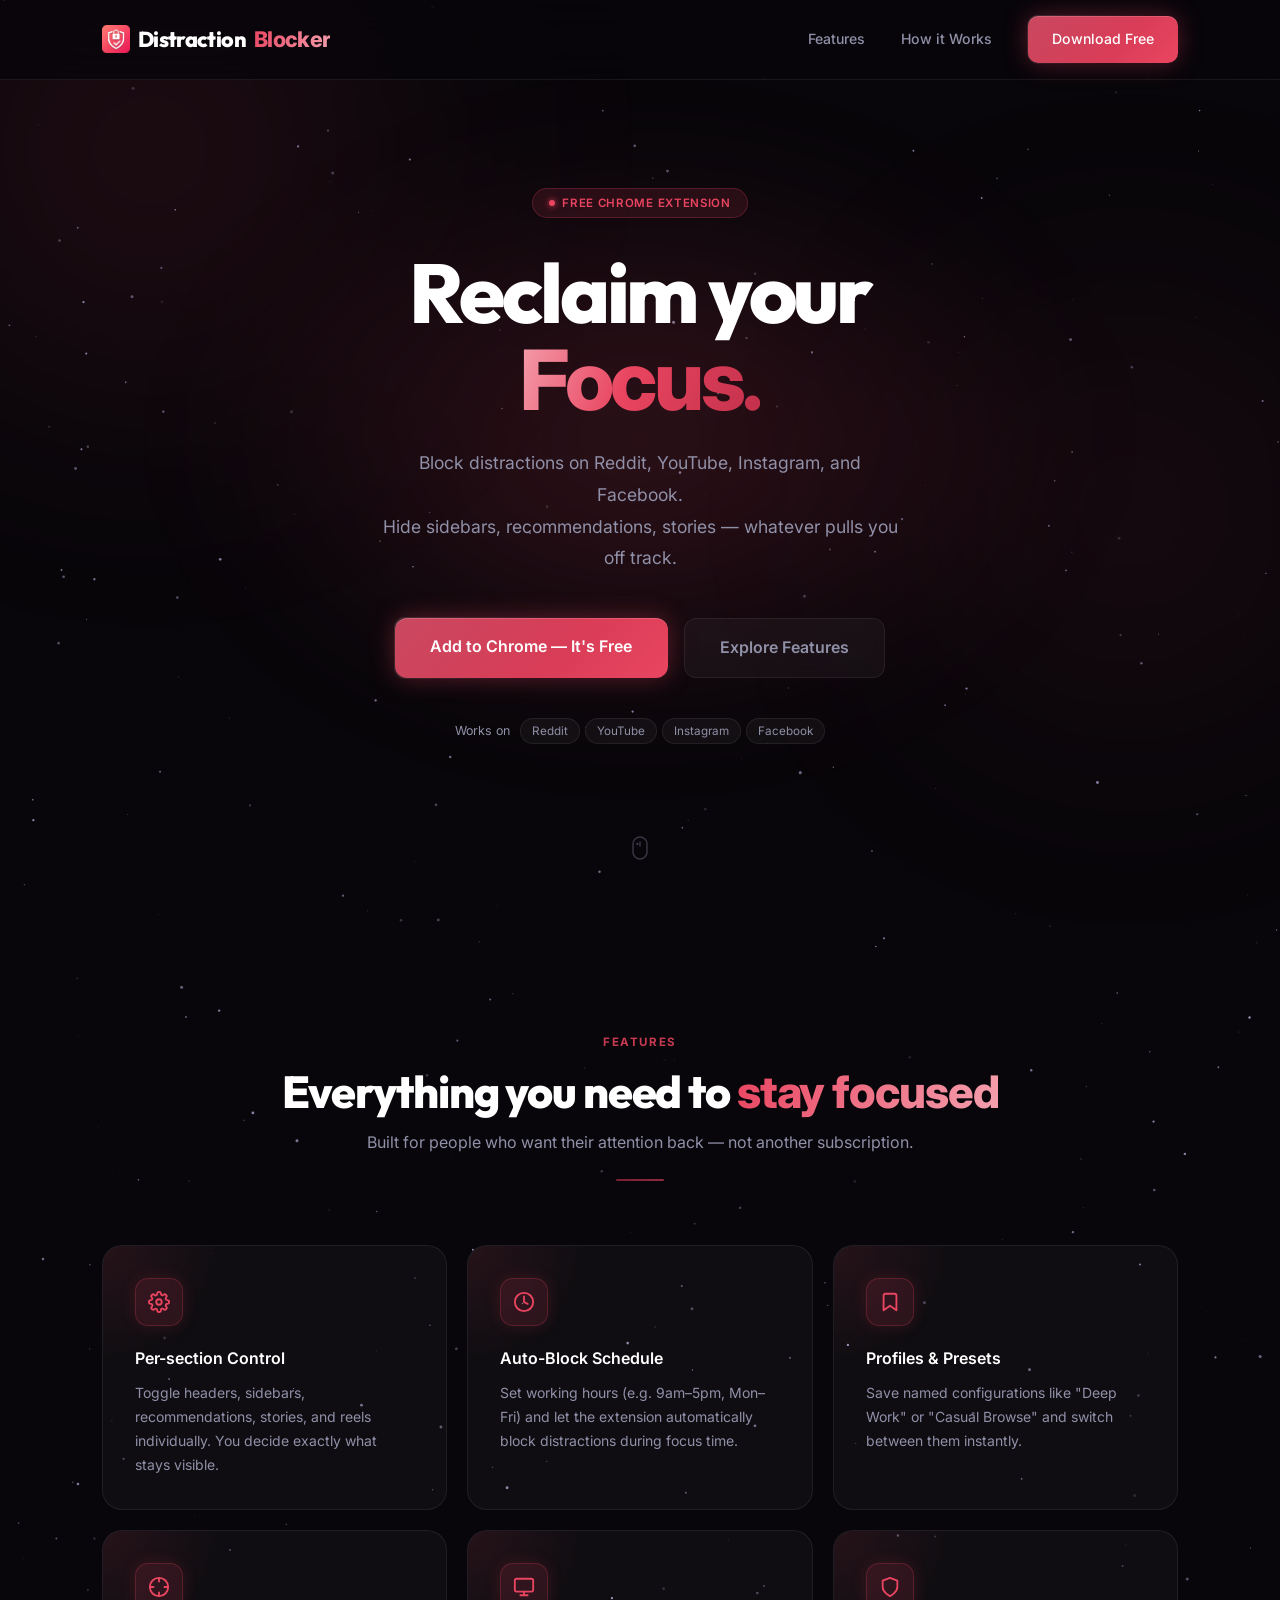
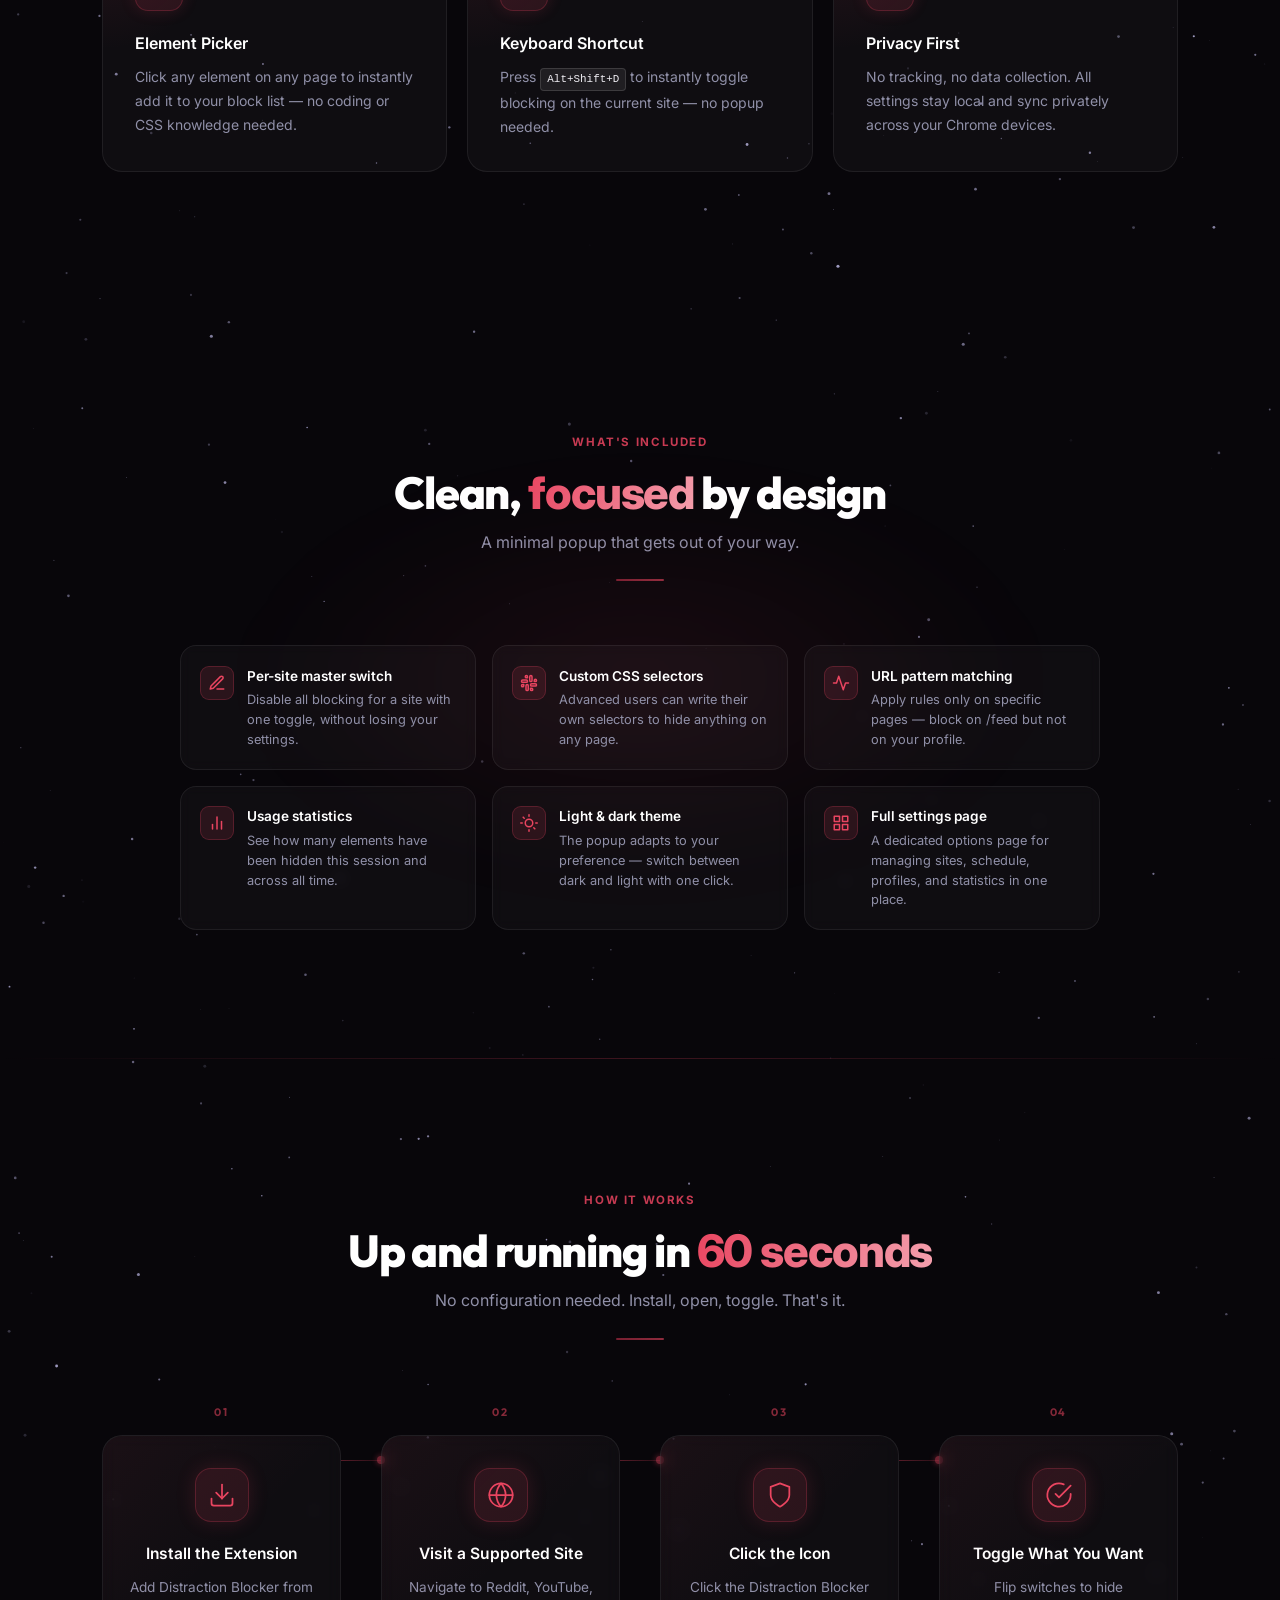
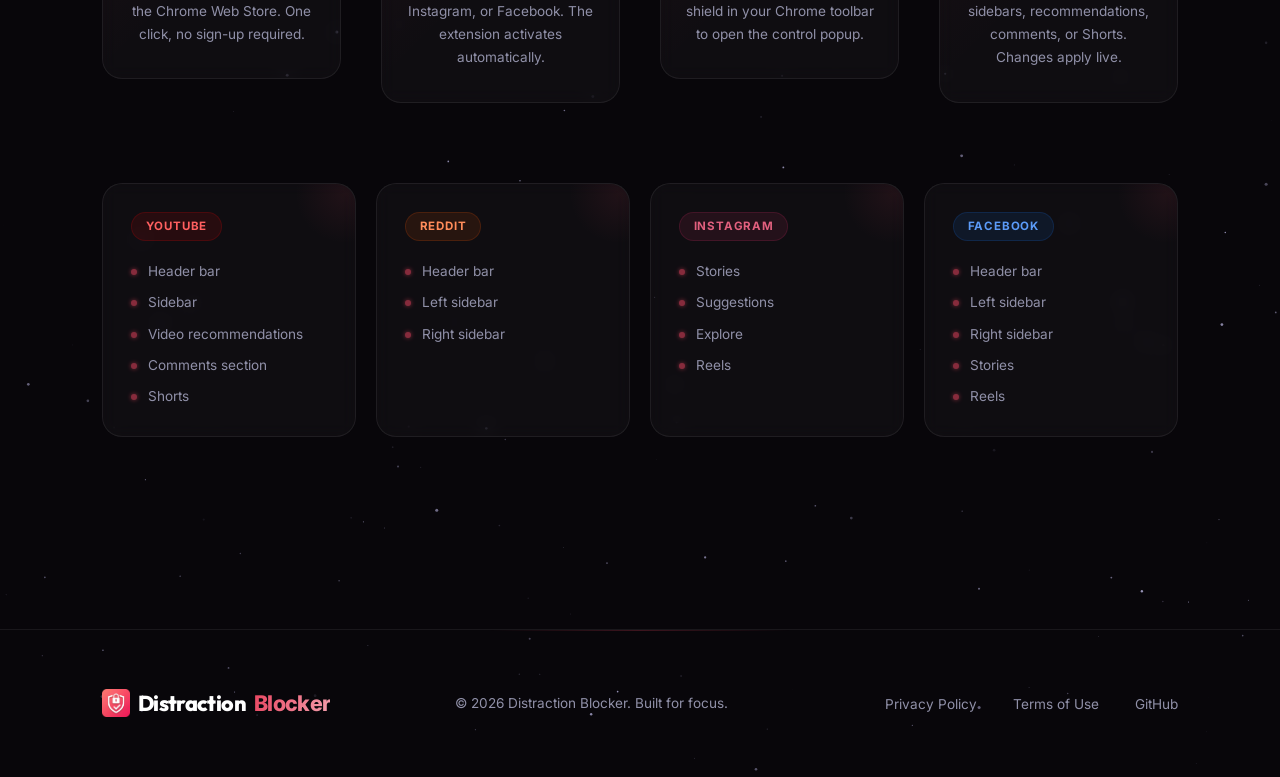
==== commit 0f9cfd9e: "update icon" ====
--- a/docs/index.html
+++ b/docs/index.html
@@ -18,7 +18,7 @@
     <!-- Navigation -->
     <nav>
         <div class="container nav-content">
-            <div class="logo">Distraction<span>Blocker</span></div>
+            <div class="logo"><img src="../icons/db_new_logo.png" alt="Distraction Blocker" class="logo-img">Distraction<span>Blocker</span></div>
             <div class="nav-links">
                 <a href="#features">Features</a>
                 <a href="#how-it-works">How it Works</a>
@@ -298,7 +298,7 @@
     <footer>
         <div class="container">
             <div class="footer-content">
-                <div class="logo">Distraction<span>Blocker</span></div>
+                <div class="logo"><img src="../icons/db_new_logo.png" alt="Distraction Blocker" class="logo-img">Distraction<span>Blocker</span></div>
                 <p>&copy; 2026 Distraction Blocker. Built for focus.</p>
                 <div class="social-links">
                     <a href="privacy-policy.html">Privacy Policy</a>
--- a/docs/style.css
+++ b/docs/style.css
@@ -1,14 +1,14 @@
 :root {
-    --bg:             #06070f;
-    --text:           #e8e8f4;
-    --text-sec:       #8080a8;
-    --accent:         #a78bfa;
-    --accent-2:       #7c5cfc;
-    --accent-dim:     rgba(167, 139, 250, 0.12);
-    --accent-border:  rgba(167, 139, 250, 0.22);
+    --bg:             #08060a;
+    --text:           #f0eef4;
+    --text-sec:       #9090a8;
+    --accent:         #e94560;
+    --accent-2:       #c2304a;
+    --accent-dim:     rgba(233, 69, 96, 0.12);
+    --accent-border:  rgba(233, 69, 96, 0.24);
     --card-bg:        rgba(255, 255, 255, 0.03);
     --card-border:    rgba(255, 255, 255, 0.07);
-    --glass:          rgba(6, 7, 15, 0.78);
+    --glass:          rgba(8, 6, 10, 0.80);
 }
 
 * { margin: 0; padding: 0; box-sizing: border-box; font-family: 'Inter', sans-serif; }
@@ -54,7 +54,7 @@
     height: 700px;
     top: -200px;
     left: -200px;
-    background: radial-gradient(circle, rgba(124, 92, 252, 0.14) 0%, transparent 70%);
+    background: radial-gradient(circle, rgba(233, 69, 96, 0.14) 0%, transparent 70%);
 }
 
 body::after {
@@ -62,7 +62,7 @@
     height: 600px;
     bottom: 10%;
     right: -150px;
-    background: radial-gradient(circle, rgba(167, 139, 250, 0.1) 0%, transparent 70%);
+    background: radial-gradient(circle, rgba(233, 69, 96, 0.1) 0%, transparent 70%);
 }
 
 /* ── Navigation ────────────────────────────────────── */
@@ -90,10 +90,20 @@
     font-weight: 800;
     color: #fff;
     letter-spacing: -0.03em;
+    display: flex;
+    align-items: center;
+    gap: 8px;
+}
+
+.logo-img {
+    height: 28px;
+    width: 28px;
+    object-fit: contain;
+    flex-shrink: 0;
 }
 
 .logo span {
-    background: linear-gradient(110deg, var(--accent), #c4b5fd);
+    background: linear-gradient(110deg, var(--accent), #f4a0ae);
     -webkit-background-clip: text;
     -webkit-text-fill-color: transparent;
     background-clip: text;
@@ -123,7 +133,7 @@
     font-size: 0.9rem;
     display: inline-block;
     transition: transform 0.25s, box-shadow 0.25s;
-    box-shadow: 0 0 24px rgba(124, 92, 252, 0.35), inset 0 1px 0 rgba(255,255,255,0.15);
+    box-shadow: 0 0 24px rgba(233, 69, 96, 0.35), inset 0 1px 0 rgba(255,255,255,0.15);
 }
 
 .btn-primary::after {
@@ -137,7 +147,7 @@
 
 .btn-primary:hover {
     transform: translateY(-2px);
-    box-shadow: 0 6px 40px rgba(124, 92, 252, 0.55), inset 0 1px 0 rgba(255,255,255,0.15);
+    box-shadow: 0 6px 40px rgba(233, 69, 96, 0.55), inset 0 1px 0 rgba(255,255,255,0.15);
 }
 
 .btn-primary.lg { padding: 1rem 2.2rem; font-size: 1rem; border-radius: 12px; }
@@ -186,8 +196,8 @@
     width: 900px;
     height: 600px;
     background: radial-gradient(ellipse at center,
-        rgba(124, 92, 252, 0.18) 0%,
-        rgba(167, 139, 250, 0.08) 40%,
+        rgba(233, 69, 96, 0.18) 0%,
+        rgba(233, 69, 96, 0.08) 40%,
         transparent 70%);
     filter: blur(60px);
     pointer-events: none;
@@ -250,7 +260,7 @@
 }
 
 .gradient-text {
-    background: linear-gradient(110deg, #c4b5fd 0%, var(--accent) 45%, var(--accent-2) 100%);
+    background: linear-gradient(110deg, #f4a0ae 0%, var(--accent) 45%, var(--accent-2) 100%);
     -webkit-background-clip: text;
     -webkit-text-fill-color: transparent;
     background-clip: text;
@@ -350,7 +360,7 @@
 }
 
 .section-title h2 span {
-    background: linear-gradient(110deg, var(--accent), #c4b5fd);
+    background: linear-gradient(110deg, var(--accent), #f4a0ae);
     -webkit-background-clip: text;
     -webkit-text-fill-color: transparent;
     background-clip: text;
@@ -397,14 +407,14 @@
     left: 0;
     width: 120px;
     height: 120px;
-    background: radial-gradient(circle at top left, rgba(167,139,250,0.1), transparent 70%);
+    background: radial-gradient(circle at top left, rgba(233,69,96,0.1), transparent 70%);
     pointer-events: none;
 }
 
 .feature-card:hover {
     transform: translateY(-6px);
     border-color: var(--accent-border);
-    box-shadow: 0 16px 48px rgba(124, 92, 252, 0.15), 0 0 0 1px var(--accent-border);
+    box-shadow: 0 16px 48px rgba(233, 69, 96, 0.15), 0 0 0 1px var(--accent-border);
 }
 
 .feature-icon {
@@ -418,7 +428,7 @@
     justify-content: center;
     color: var(--accent);
     margin-bottom: 1.25rem;
-    box-shadow: 0 0 16px rgba(124, 92, 252, 0.15);
+    box-shadow: 0 0 16px rgba(233, 69, 96, 0.15);
 }
 
 .feature-card h3 {
@@ -460,7 +470,7 @@
     transform: translate(-50%, -50%);
     width: 800px;
     height: 400px;
-    background: radial-gradient(ellipse, rgba(124, 92, 252, 0.08) 0%, transparent 70%);
+    background: radial-gradient(ellipse, rgba(233, 69, 96, 0.08) 0%, transparent 70%);
     filter: blur(40px);
     pointer-events: none;
     z-index: 0;
@@ -491,7 +501,7 @@
 .preview-feature:hover {
     border-color: var(--accent-border);
     transform: translateY(-3px);
-    box-shadow: 0 8px 28px rgba(124, 92, 252, 0.1);
+    box-shadow: 0 8px 28px rgba(233, 69, 96, 0.1);
 }
 
 .preview-icon {
@@ -572,14 +582,14 @@
     content: '';
     position: absolute;
     inset: 0;
-    background: linear-gradient(135deg, rgba(167,139,250,0.05) 0%, transparent 50%);
+    background: linear-gradient(135deg, rgba(233,69,96,0.05) 0%, transparent 50%);
     pointer-events: none;
 }
 
 .step-content:hover {
     border-color: var(--accent-border);
     transform: translateY(-5px);
-    box-shadow: 0 12px 40px rgba(124, 92, 252, 0.12);
+    box-shadow: 0 12px 40px rgba(233, 69, 96, 0.12);
 }
 
 .step-icon {
@@ -593,7 +603,7 @@
     border: 1px solid var(--accent-border);
     color: var(--accent);
     margin: 0 auto 1.25rem;
-    box-shadow: 0 0 20px rgba(124, 92, 252, 0.15);
+    box-shadow: 0 0 20px rgba(233, 69, 96, 0.15);
 }
 
 .step-content h3 {
@@ -613,7 +623,7 @@
     flex: 0 0 2.5rem;
     margin-top: 3.5rem;
     height: 1px;
-    background: linear-gradient(90deg, rgba(167,139,250,0.35), rgba(124,92,252,0.15));
+    background: linear-gradient(90deg, rgba(233,69,96,0.35), rgba(233,69,96,0.15));
     align-self: flex-start;
     position: relative;
 }
@@ -657,14 +667,14 @@
     width: 100px;
     height: 100px;
     border-radius: 50%;
-    background: radial-gradient(circle, rgba(167,139,250,0.08), transparent 70%);
+    background: radial-gradient(circle, rgba(233,69,96,0.08), transparent 70%);
     pointer-events: none;
 }
 
 .platform-card:hover {
     border-color: var(--accent-border);
     transform: translateY(-5px);
-    box-shadow: 0 12px 36px rgba(124, 92, 252, 0.12);
+    box-shadow: 0 12px 36px rgba(233, 69, 96, 0.12);
 }
 
 .platform-header { margin-bottom: 1.25rem; }
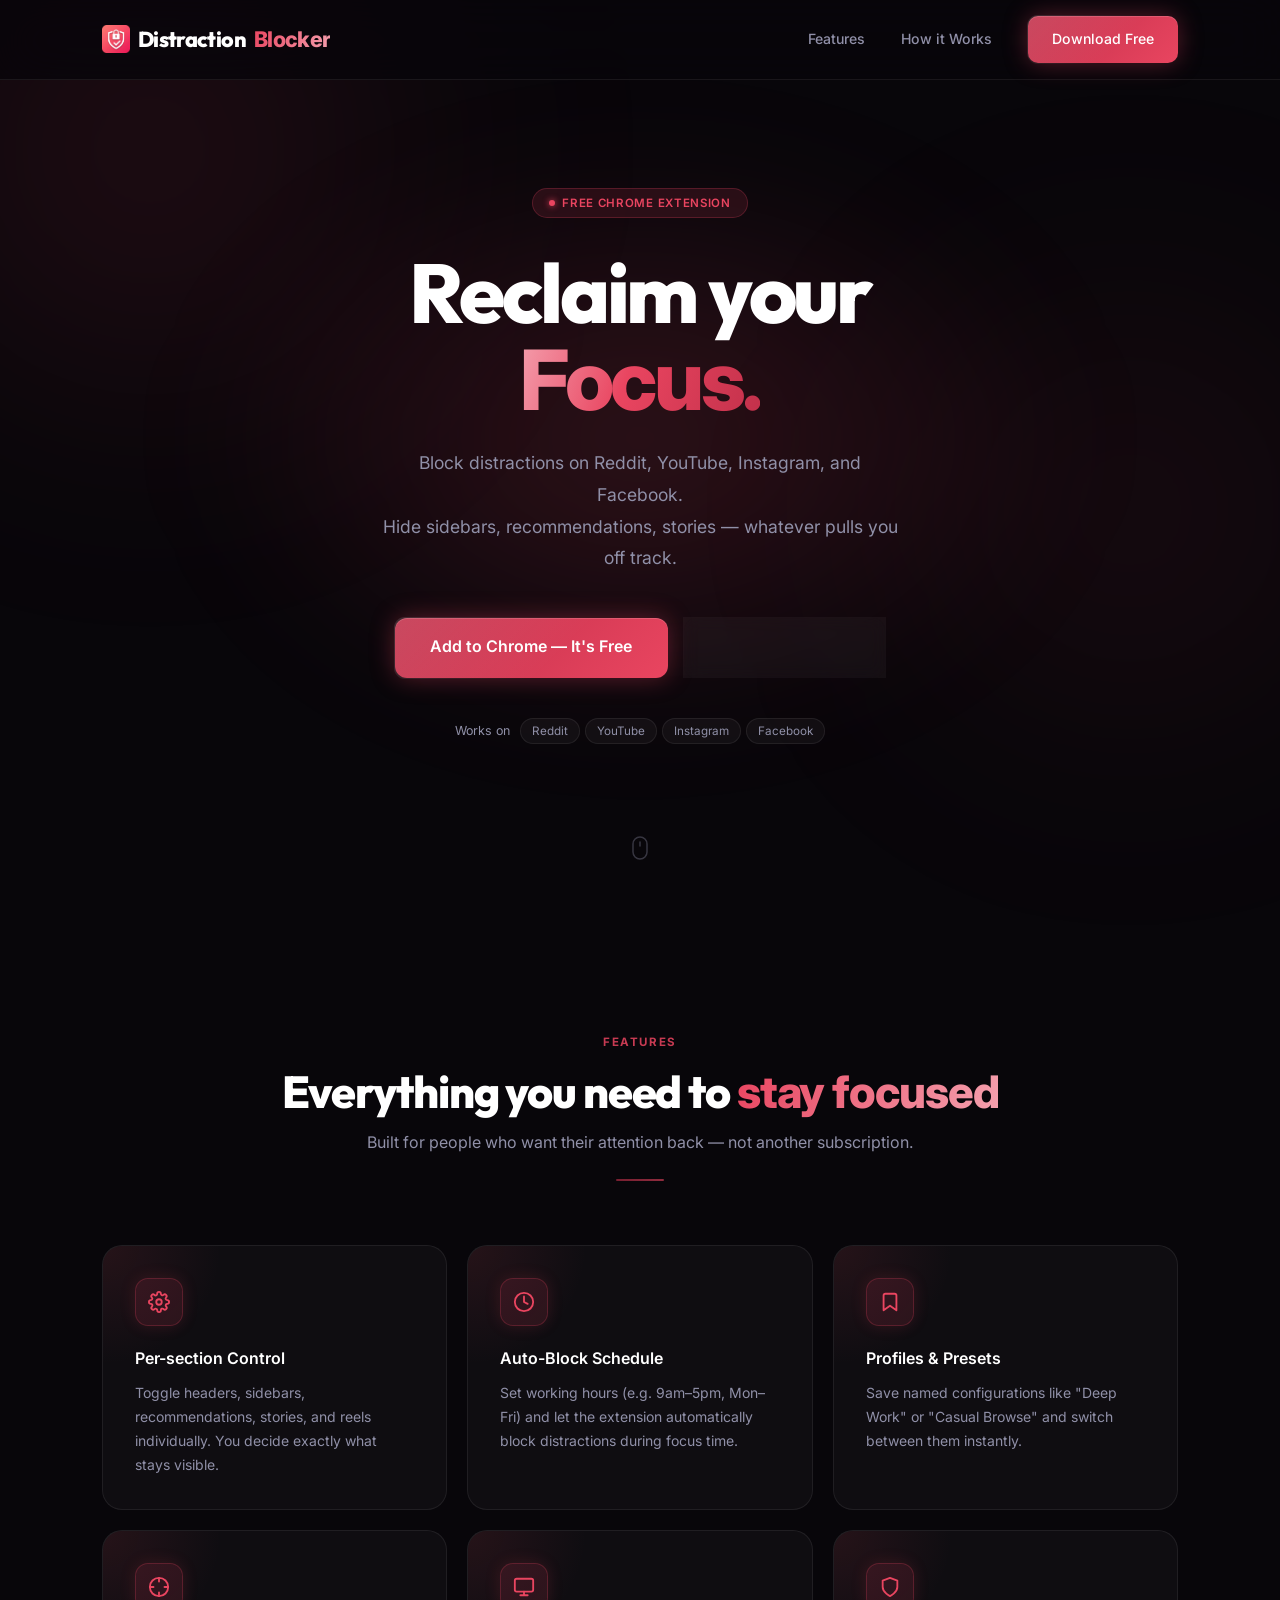
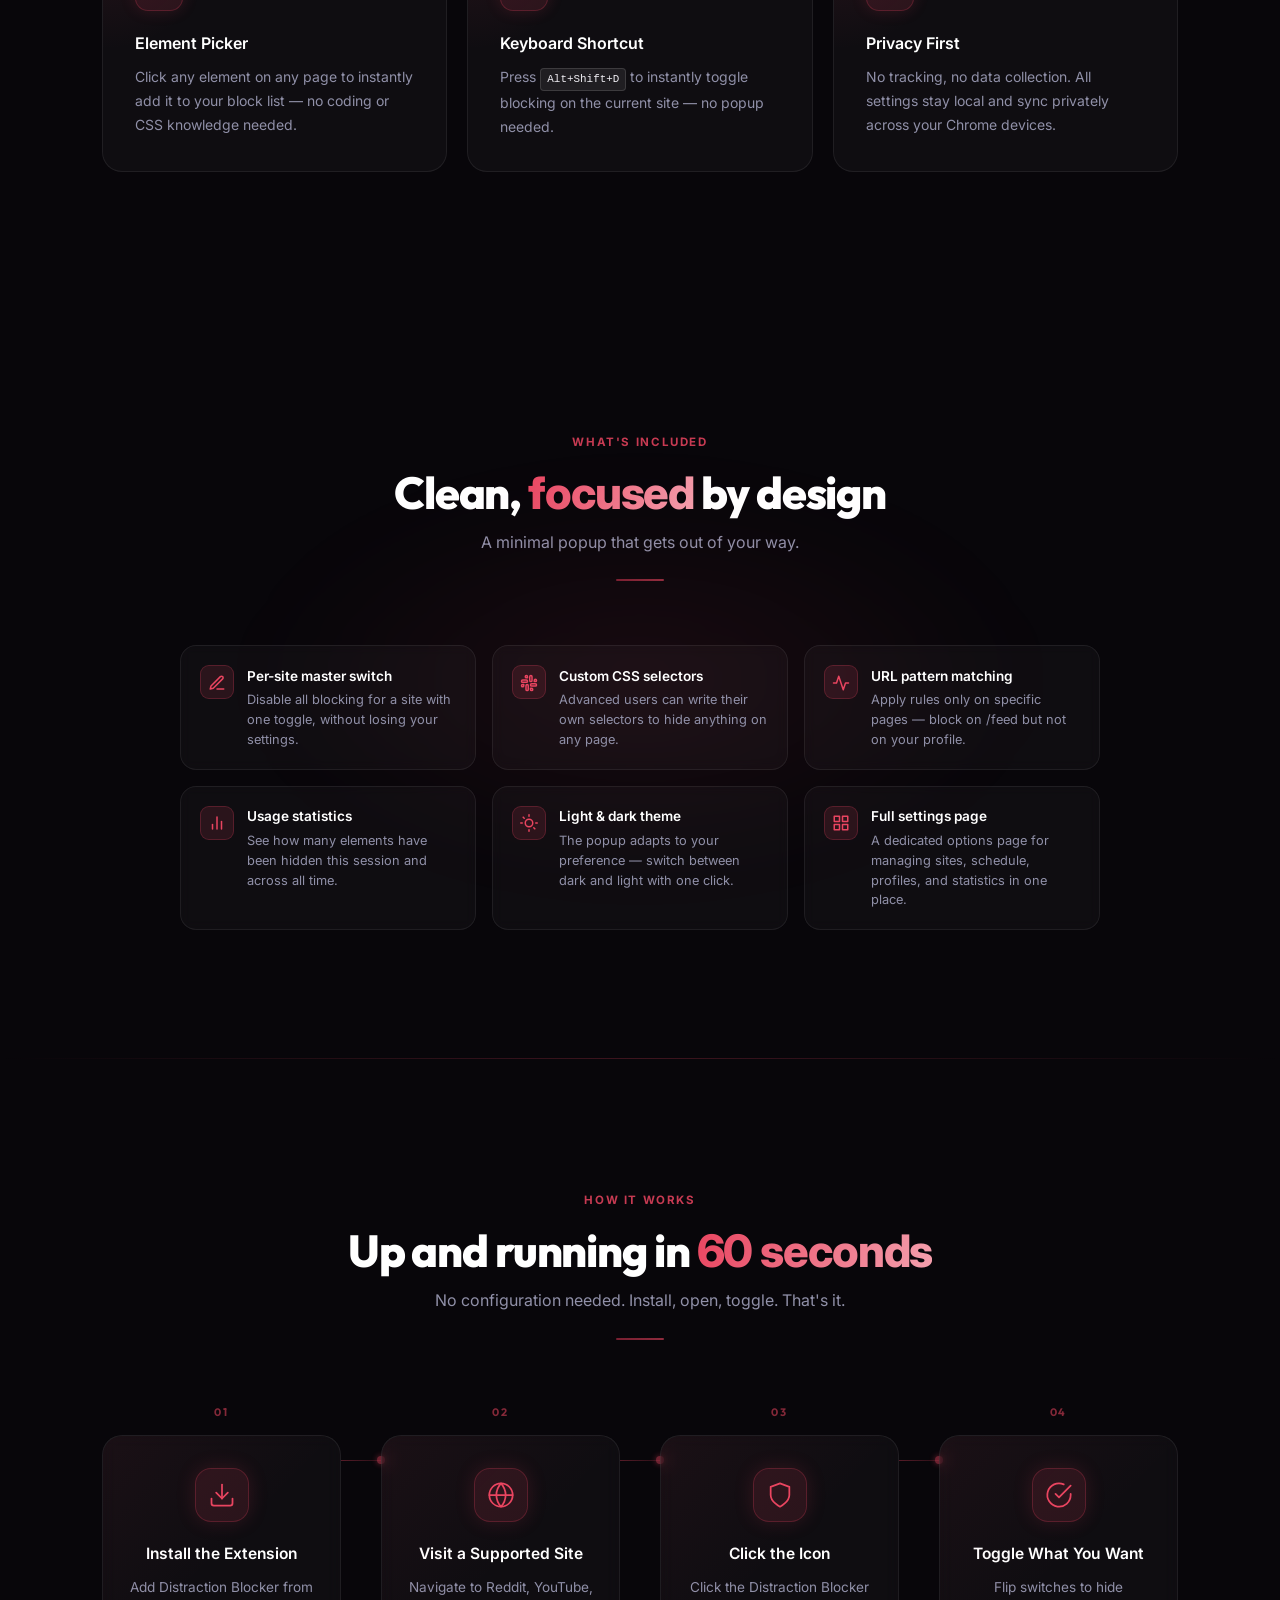
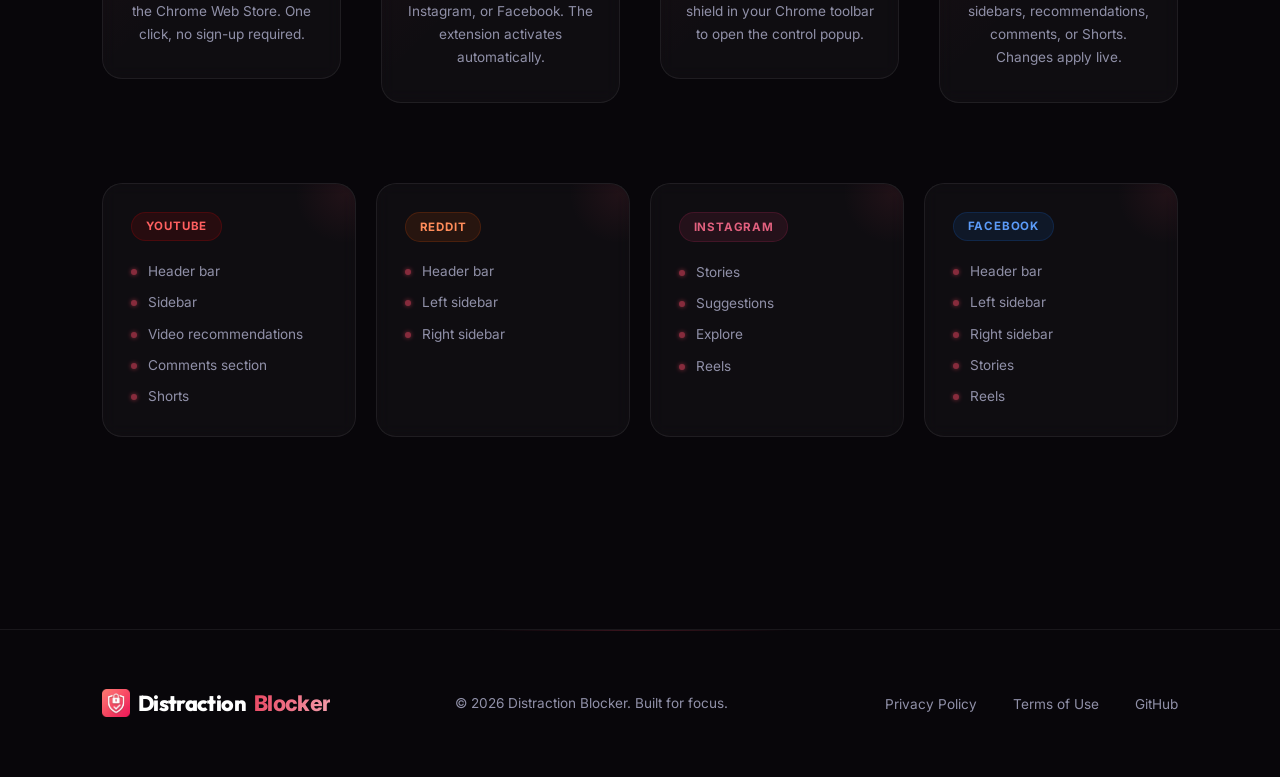
==== commit 4aa54b5e: "fix logo issue" ====
--- a/docs/index.html
+++ b/docs/index.html
@@ -18,8 +18,11 @@
     <!-- Navigation -->
     <nav>
         <div class="container nav-content">
-            <div class="logo"><img src="../icons/db_new_logo.png" alt="Distraction Blocker" class="logo-img">Distraction<span>Blocker</span></div>
-            <div class="nav-links">
+            <div class="logo"><img src="assets/db_new_logo.png" alt="Distraction Blocker" class="logo-img">Distraction<span>Blocker</span></div>
+            <button class="nav-hamburger" id="nav-hamburger" aria-label="Toggle menu" aria-expanded="false">
+                <span></span><span></span><span></span>
+            </button>
+            <div class="nav-links" id="nav-links">
                 <a href="#features">Features</a>
                 <a href="#how-it-works">How it Works</a>
                 <a href="https://chromewebstore.google.com/detail/distraction-blocker/cioknjjojaeceniifphdgomgmkhmpkej" class="btn-primary">Download Free</a>
@@ -298,7 +301,7 @@
     <footer>
         <div class="container">
             <div class="footer-content">
-                <div class="logo"><img src="../icons/db_new_logo.png" alt="Distraction Blocker" class="logo-img">Distraction<span>Blocker</span></div>
+                <div class="logo"><img src="assets/db_new_logo.png" alt="Distraction Blocker" class="logo-img">Distraction<span>Blocker</span></div>
                 <p>&copy; 2026 Distraction Blocker. Built for focus.</p>
                 <div class="social-links">
                     <a href="privacy-policy.html">Privacy Policy</a>
--- a/docs/style.css
+++ b/docs/style.css
@@ -120,6 +120,37 @@
 
 .nav-links a:hover { color: #fff; }
 .nav-links .btn-primary { color: #fff !important; -webkit-text-fill-color: #fff; }
+
+/* ── Hamburger ─────────────────────────────────────── */
+.nav-hamburger {
+    display: none;
+    flex-direction: column;
+    justify-content: center;
+    align-items: center;
+    gap: 5px;
+    width: 36px;
+    height: 36px;
+    background: none;
+    border: none;
+    cursor: pointer;
+    padding: 4px;
+    flex-shrink: 0;
+}
+
+.nav-hamburger span {
+    display: block;
+    width: 22px;
+    height: 2px;
+    background: var(--text-sec);
+    border-radius: 2px;
+    transition: transform 0.25s ease, opacity 0.25s ease, background 0.2s;
+}
+
+.nav-hamburger:hover span { background: #fff; }
+
+.nav-hamburger.open span:nth-child(1) { transform: translateY(7px) rotate(45deg); }
+.nav-hamburger.open span:nth-child(2) { opacity: 0; }
+.nav-hamburger.open span:nth-child(3) { transform: translateY(-7px) rotate(-45deg); }
 
 /* ── Buttons ───────────────────────────────────────── */
 .btn-primary {
@@ -791,4 +822,37 @@
     .footer-content { flex-direction: column; text-align: center; gap: 1rem; }
     .social-links a { margin-left: 1rem; }
     .section-title h2 { font-size: 2rem; }
-}
+
+    /* Mobile nav */
+    .nav-hamburger { display: flex; }
+
+    .nav-links {
+        display: none;
+        position: absolute;
+        top: 100%;
+        left: 0;
+        right: 0;
+        flex-direction: column;
+        align-items: stretch;
+        background: rgba(8, 6, 10, 0.97);
+        backdrop-filter: blur(24px);
+        -webkit-backdrop-filter: blur(24px);
+        border-bottom: 1px solid var(--card-border);
+        padding: 12px 0 16px;
+    }
+
+    .nav-links.open { display: flex; }
+
+    .nav-links a {
+        margin-left: 0;
+        padding: 11px 24px;
+        font-size: 0.95rem;
+        border-radius: 0;
+    }
+
+    .nav-links .btn-primary {
+        margin: 8px 16px 0;
+        text-align: center;
+        border-radius: 10px;
+    }
+}
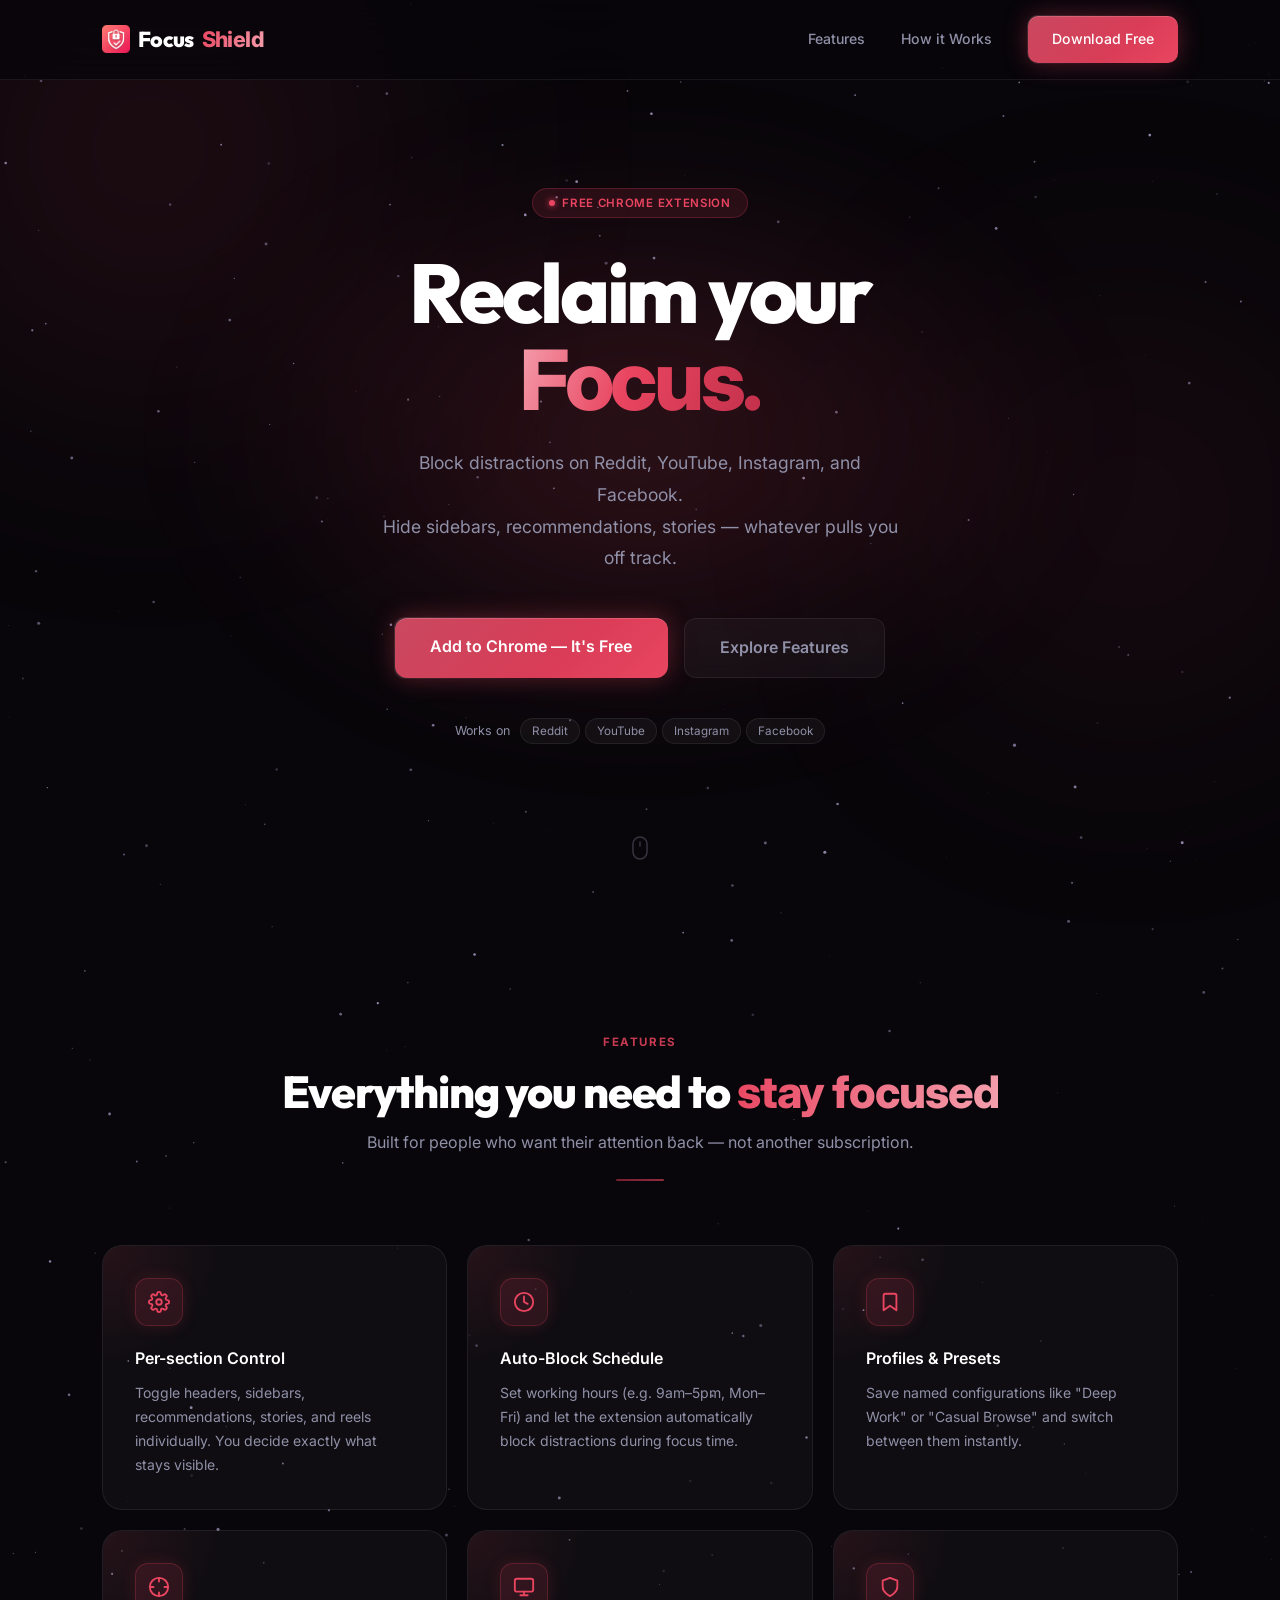
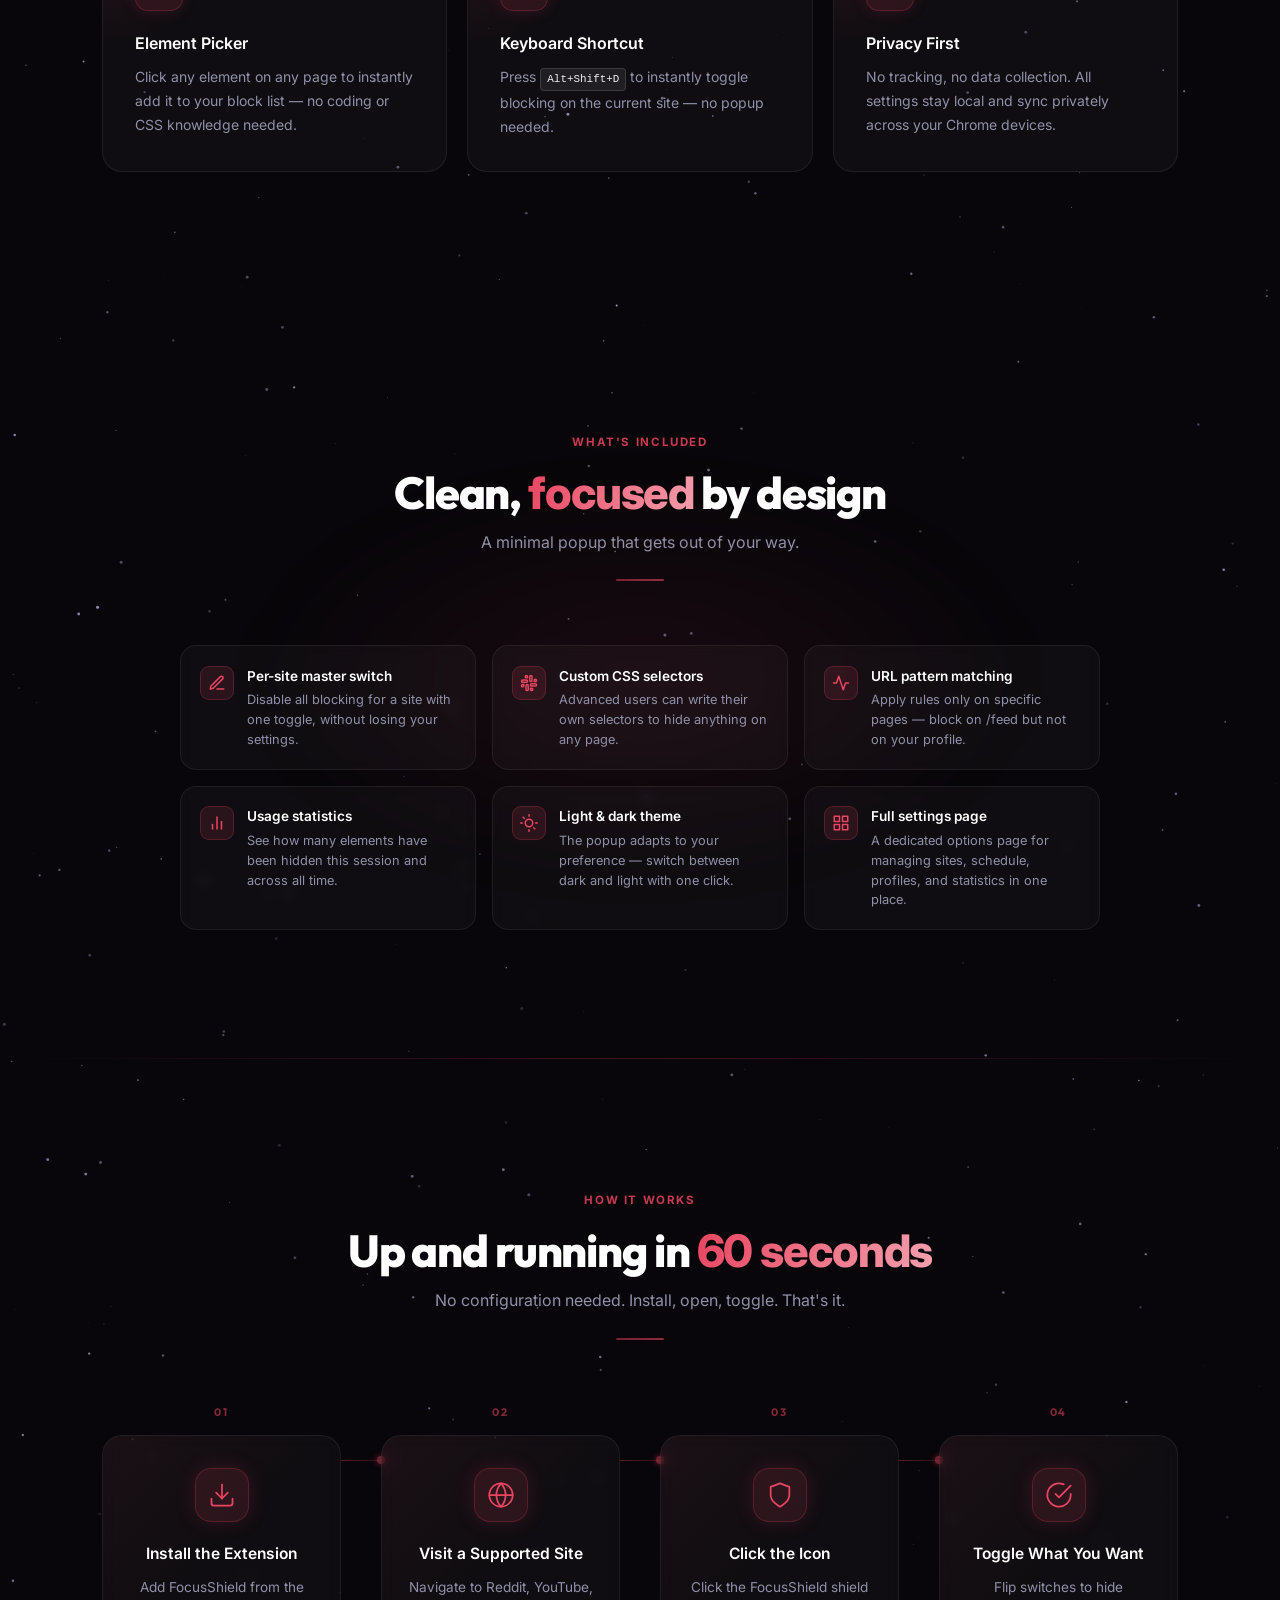
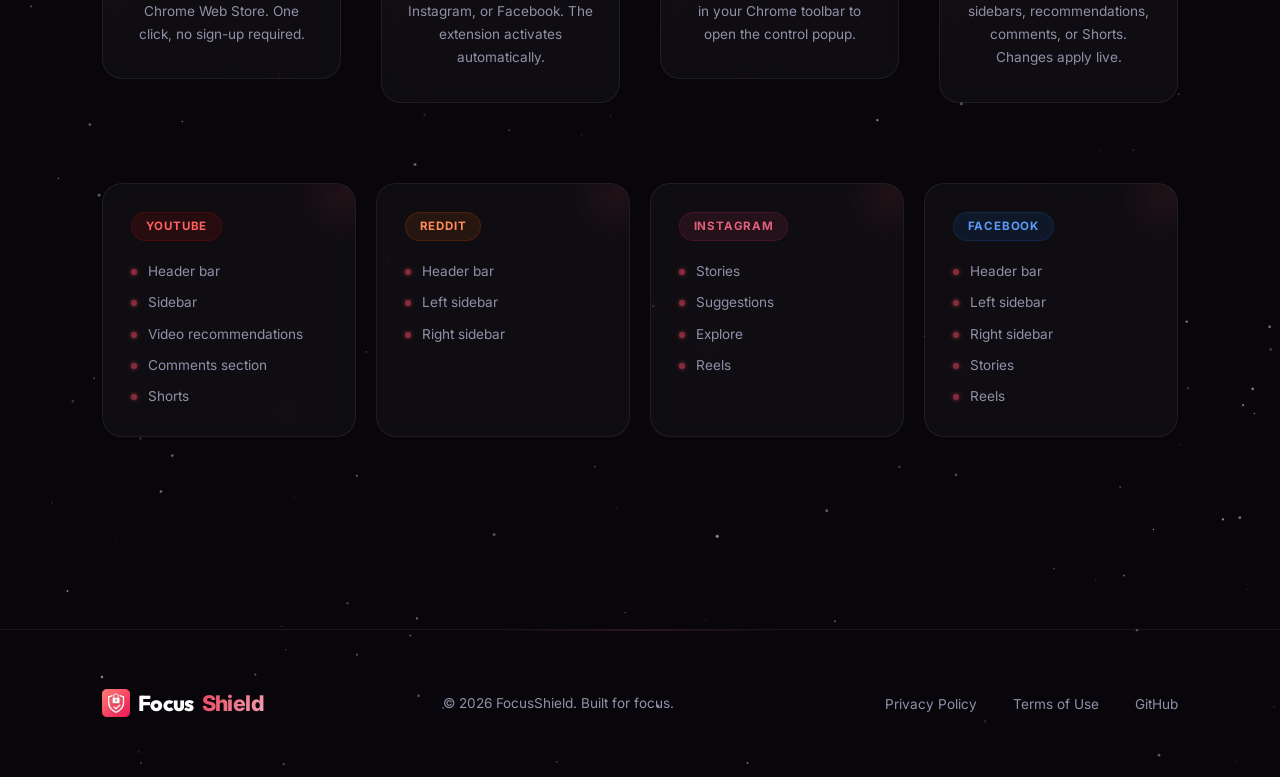
==== commit 221f6294: "update extension name" ====
--- a/docs/index.html
+++ b/docs/index.html
@@ -4,7 +4,7 @@
 <head>
     <meta charset="UTF-8">
     <meta name="viewport" content="width=device-width, initial-scale=1.0">
-    <title>Distraction Blocker | Focus on What Matters</title>
+    <title>FocusShield | Focus on What Matters</title>
     <link rel="stylesheet" href="style.css">
     <link rel="preconnect" href="https://fonts.googleapis.com">
     <link rel="preconnect" href="https://fonts.gstatic.com" crossorigin>
@@ -18,7 +18,7 @@
     <!-- Navigation -->
     <nav>
         <div class="container nav-content">
-            <div class="logo"><img src="assets/db_new_logo.png" alt="Distraction Blocker" class="logo-img">Distraction<span>Blocker</span></div>
+            <div class="logo"><img src="assets/db_new_logo.png" alt="FocusShield" class="logo-img">Focus<span>Shield</span></div>
             <button class="nav-hamburger" id="nav-hamburger" aria-label="Toggle menu" aria-expanded="false">
                 <span></span><span></span><span></span>
             </button>
@@ -209,7 +209,7 @@
                             <svg width="28" height="28" viewBox="0 0 24 24" fill="none" stroke="currentColor" stroke-width="1.5" stroke-linecap="round" stroke-linejoin="round"><path d="M21 15v4a2 2 0 0 1-2 2H5a2 2 0 0 1-2-2v-4"/><polyline points="7 10 12 15 17 10"/><line x1="12" y1="15" x2="12" y2="3"/></svg>
                         </div>
                         <h3>Install the Extension</h3>
-                        <p>Add Distraction Blocker from the Chrome Web Store. One click, no sign-up required.</p>
+                        <p>Add FocusShield from the Chrome Web Store. One click, no sign-up required.</p>
                     </div>
                 </div>
                 <div class="step-connector"></div>
@@ -231,7 +231,7 @@
                             <svg width="28" height="28" viewBox="0 0 24 24" fill="none" stroke="currentColor" stroke-width="1.5" stroke-linecap="round" stroke-linejoin="round"><path d="M12 22s8-4 8-10V5l-8-3-8 3v7c0 6 8 10 8 10z"/></svg>
                         </div>
                         <h3>Click the Icon</h3>
-                        <p>Click the Distraction Blocker shield in your Chrome toolbar to open the control popup.</p>
+                        <p>Click the FocusShield shield in your Chrome toolbar to open the control popup.</p>
                     </div>
                 </div>
                 <div class="step-connector"></div>
@@ -301,8 +301,8 @@
     <footer>
         <div class="container">
             <div class="footer-content">
-                <div class="logo"><img src="assets/db_new_logo.png" alt="Distraction Blocker" class="logo-img">Distraction<span>Blocker</span></div>
-                <p>&copy; 2026 Distraction Blocker. Built for focus.</p>
+                <div class="logo"><img src="assets/db_new_logo.png" alt="FocusShield" class="logo-img">Focus<span>Shield</span></div>
+                <p>&copy; 2026 FocusShield. Built for focus.</p>
                 <div class="social-links">
                     <a href="privacy-policy.html">Privacy Policy</a>
                     <a href="terms.html">Terms of Use</a>
